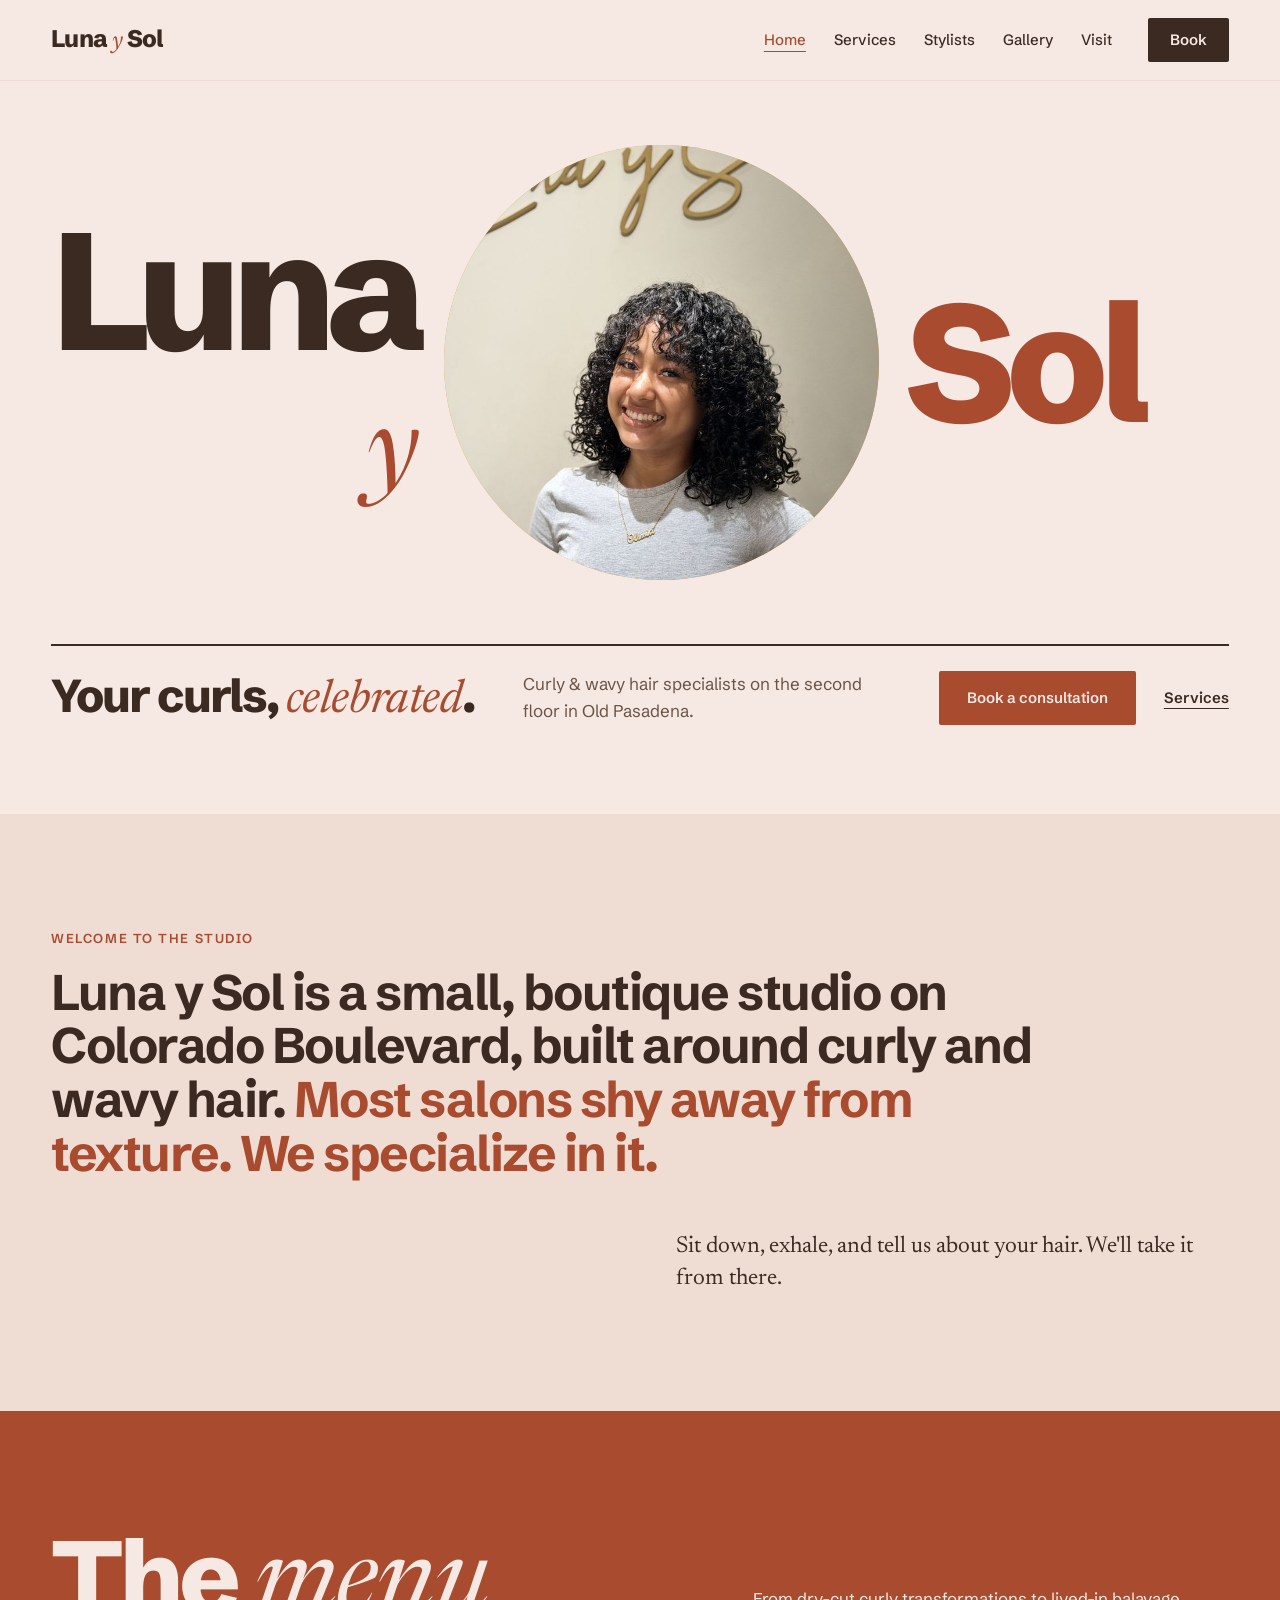
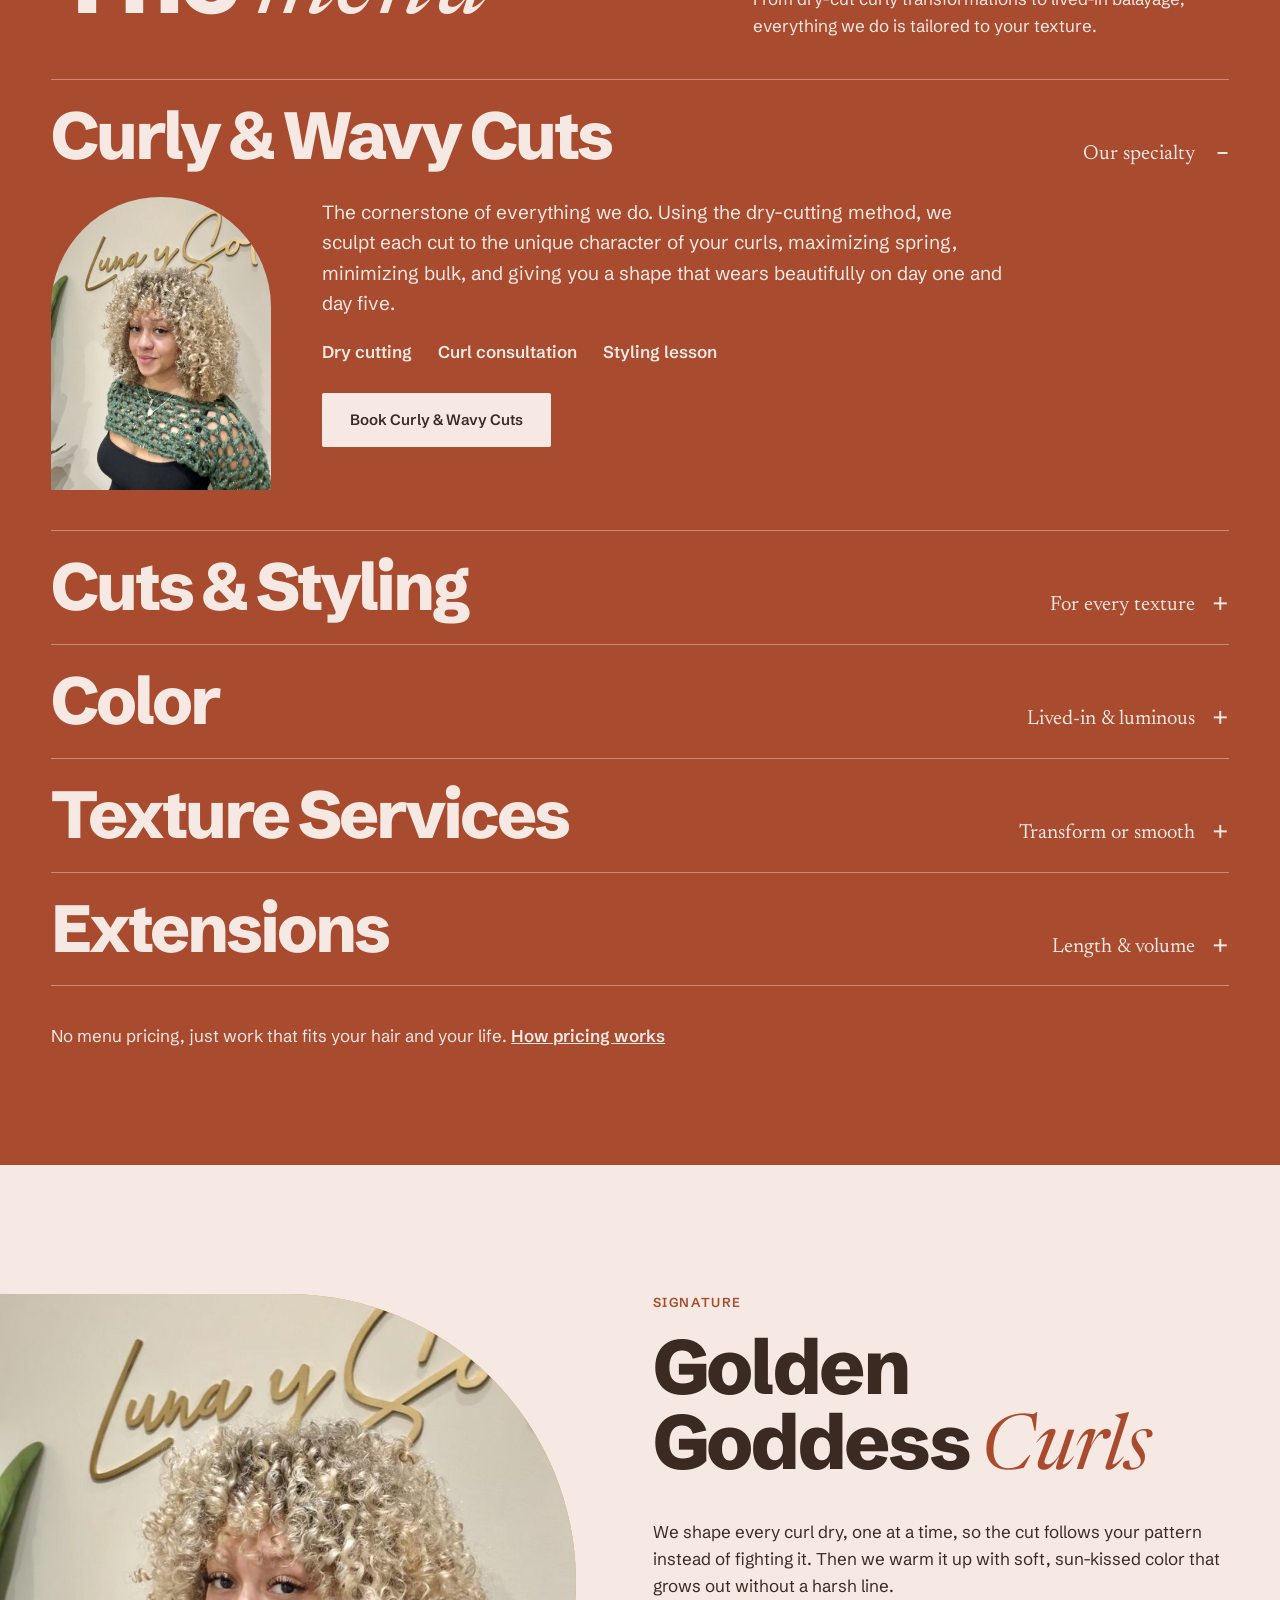
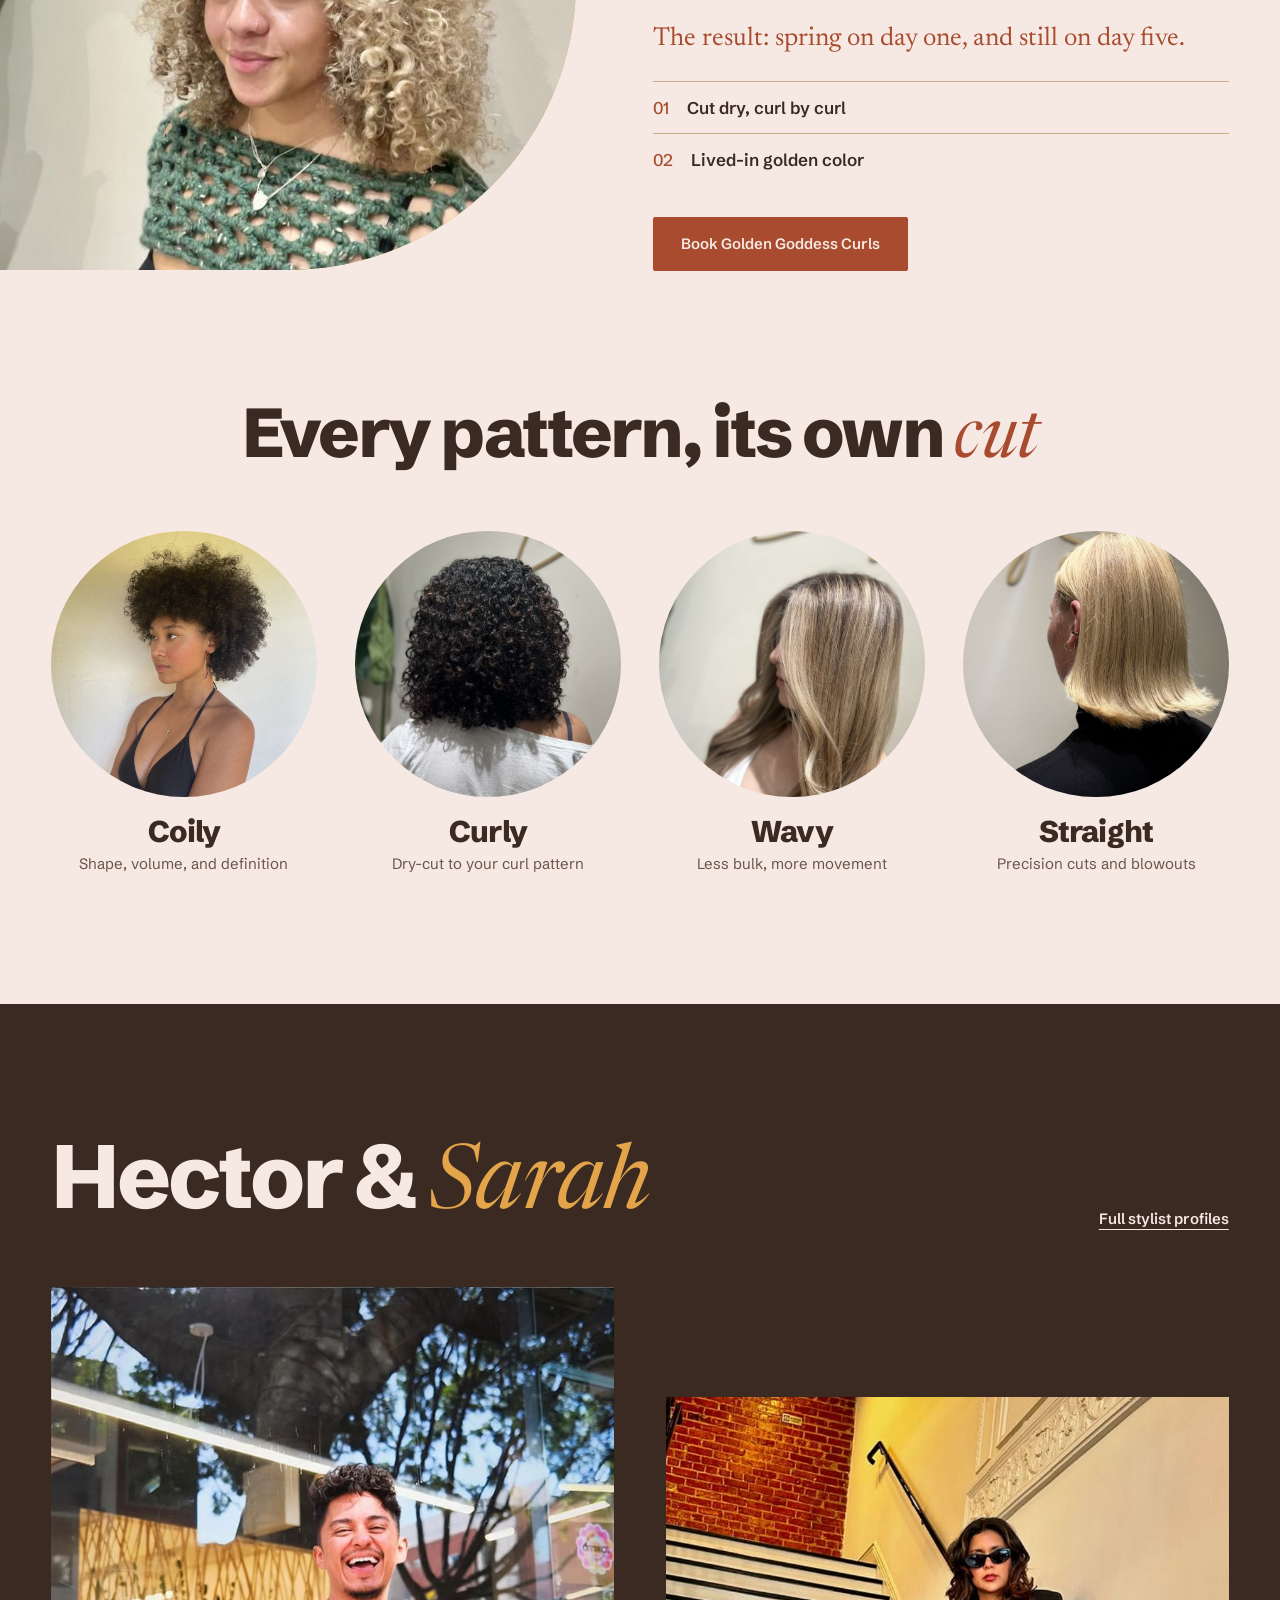
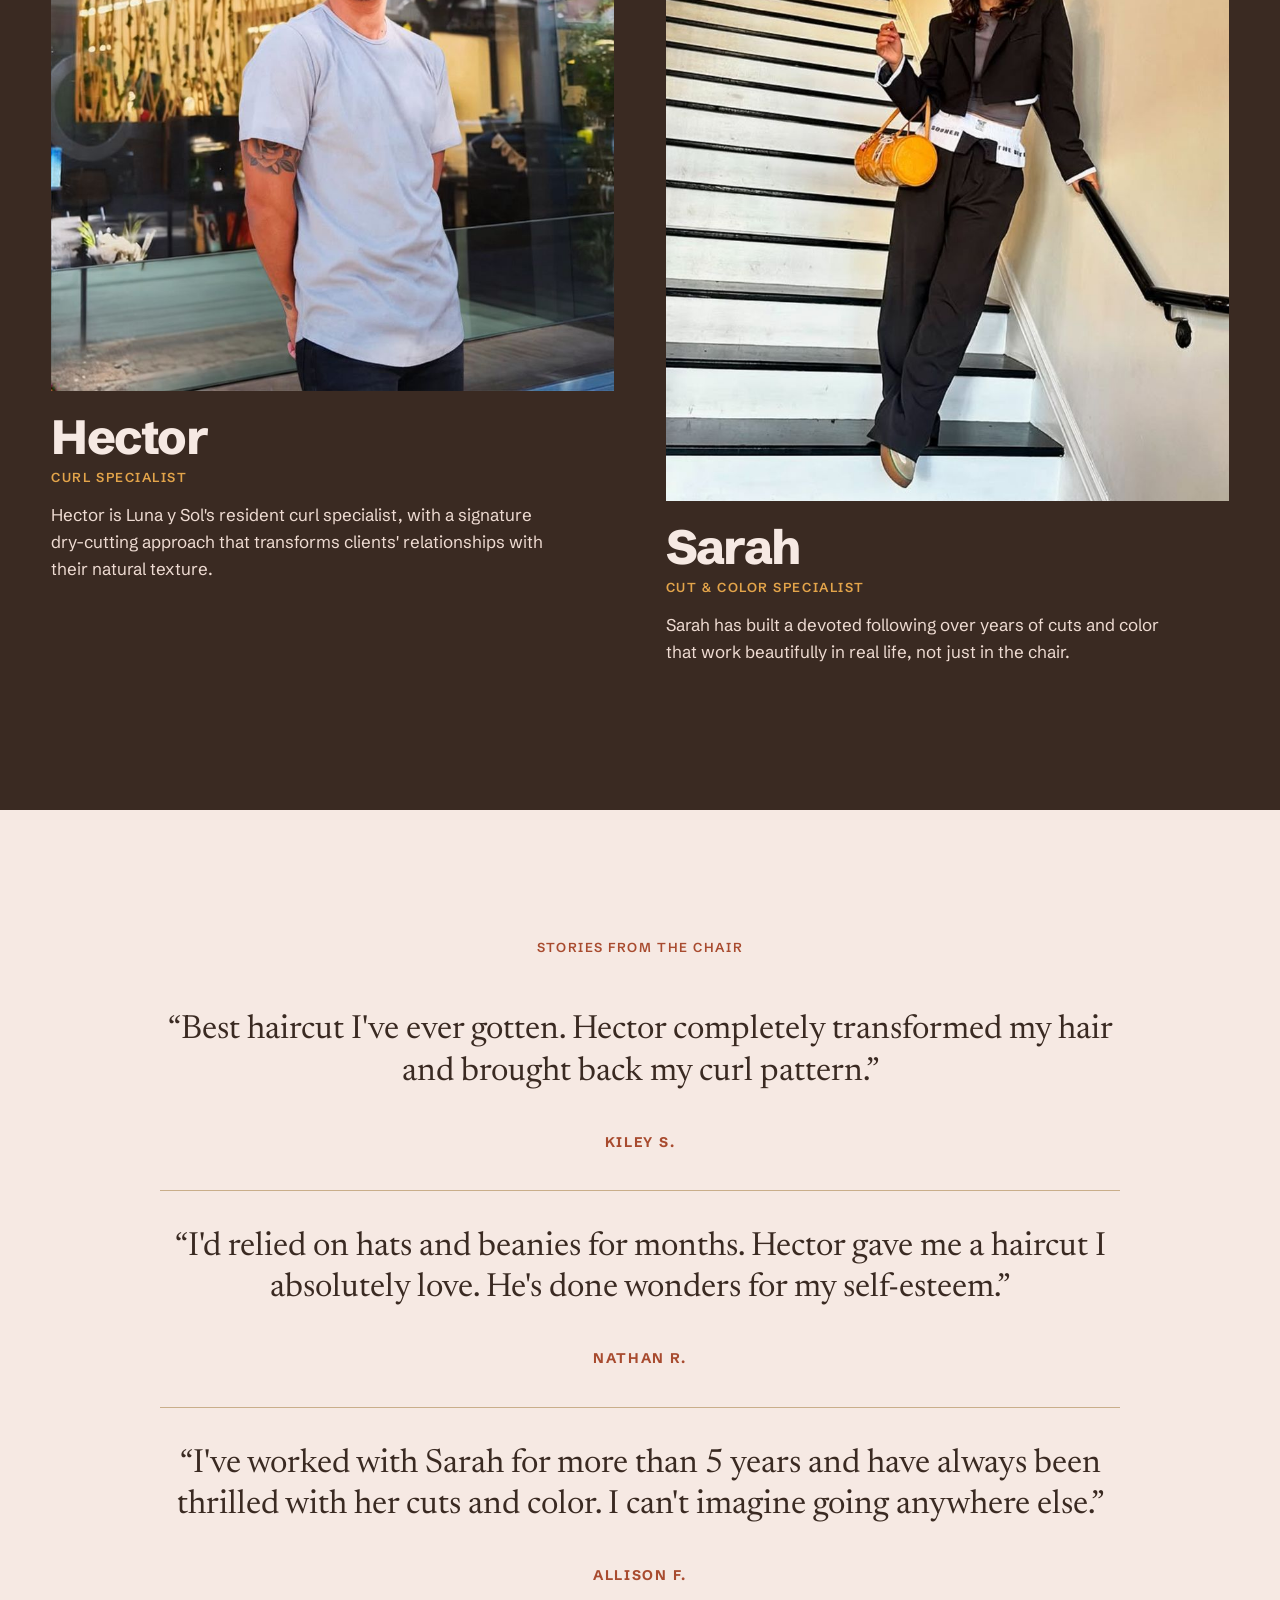
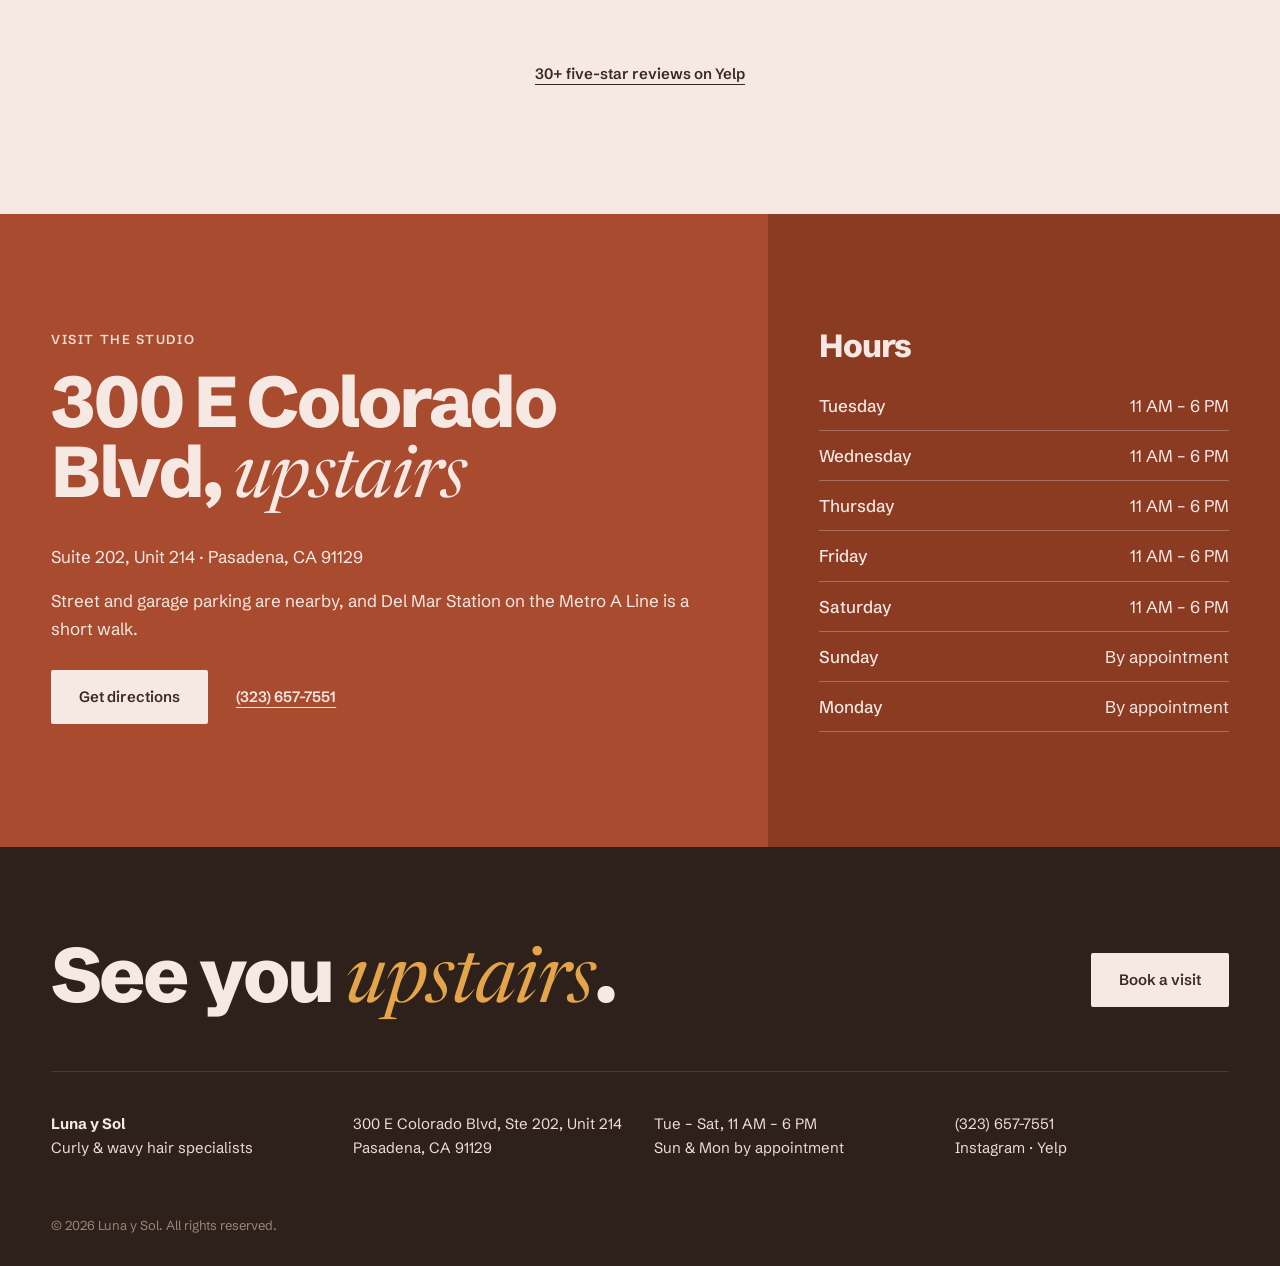
==== index.html @ 6b3426dd "Luna y Sol v8 concept Co-Authored-By: Claude Opus 5.5 <noreply@anthropic.com>" ====
<!doctype html>
<html lang="en">
<head>
<meta charset="utf-8">
<meta name="viewport" content="width=device-width, initial-scale=1">
<title>Luna y Sol | Curly & Wavy Hair Specialists in Pasadena, CA</title>
<meta name="description" content="Boutique hair studio in Old Pasadena. Curly and wavy cuts, lived-in color, texture services and extensions.">
<link rel="preconnect" href="https://fonts.googleapis.com">
<link rel="preconnect" href="https://fonts.gstatic.com" crossorigin>
<link href="https://fonts.googleapis.com/css2?family=Newsreader:ital,opsz,wght@0,6..72,400;1,6..72,400&family=Schibsted+Grotesk:wght@400;500;600;700;800&display=swap" rel="stylesheet">
<link rel="stylesheet" href="styles.css">

</head>
<body>
<a class="skip" href="#main">Skip to content</a>
<header class="site-head">
  <a class="mark" href="index.html">Luna <i>y</i> Sol</a>
  <nav class="nav" aria-label="Main"><a href="index.html" aria-current="page">Home</a>
<a href="services.html">Services</a>
<a href="stylists.html">Stylists</a>
<a href="gallery.html">Gallery</a>
<a href="visit.html">Visit</a></nav>
  <a class="head-book" href="visit.html#book">Book</a>
  <details class="menu">
    <summary>Menu</summary>
    <nav aria-label="Mobile"><a href="index.html" aria-current="page">Home</a>
<a href="services.html">Services</a>
<a href="stylists.html">Stylists</a>
<a href="gallery.html">Gallery</a>
<a href="visit.html">Visit</a><a href="visit.html#book">Book</a></nav>
  </details>
</header>
<main id="main">
<section class="hero">
  <div class="hero-stage">
    <span class="w w1" aria-hidden="true">Luna <i>y</i></span>
    <div class="sun"><img src="images/photo9.jpg" alt="Smiling client with fresh shoulder-length curls under the gold sign" fetchpriority="high"></div>
    <span class="w w2" aria-hidden="true">Sol</span>
  </div>
  <div class="hero-foot">
    <h1>Your curls, <i>celebrated</i>.</h1>
    <p>Curly &amp; wavy hair specialists on the second floor in Old Pasadena.</p>
    <div class="actions">
      <a class="btn" href="visit.html#book">Book a consultation</a>
      <a class="u-link" href="services.html">Services</a>
    </div>
  </div>
</section>

<section class="intro">
  <p class="label">Welcome to the studio</p>
  <p class="intro-big">Luna y Sol is a small, boutique studio on Colorado Boulevard, built around curly and wavy hair. <span>Most salons shy away from texture. We specialize in it.</span></p>
  <p class="intro-small">Sit down, exhale, and tell us about your hair. We'll take it from there.</p>
</section>

<section class="board">
  <div class="board-head">
    <h2>The <i>menu</i></h2>
    <p>From dry-cut curly transformations to lived-in balayage, everything we do is tailored to your texture.</p>
  </div>
  <details class="board-row" id="curly" open>
    <summary><span class="b-name">Curly & Wavy Cuts</span><span class="b-kick">Our specialty</span></summary>
    <div class="b-body">
      <img src="images/photo16.jpg" alt="Curly & Wavy Cuts example" loading="lazy">
      <div>
        <p>The cornerstone of everything we do. Using the dry-cutting method, we sculpt each cut to the unique character of your curls, maximizing spring, minimizing bulk, and giving you a shape that wears beautifully on day one and day five.</p>
        <ul><li>Dry cutting</li><li>Curl consultation</li><li>Styling lesson</li></ul>
        <a class="btn light" href="visit.html#book">Book Curly & Wavy Cuts</a>
      </div>
    </div>
  </details>
<details class="board-row" id="cuts">
    <summary><span class="b-name">Cuts & Styling</span><span class="b-kick">For every texture</span></summary>
    <div class="b-body">
      <img src="images/photo15.jpg" alt="Cuts & Styling example" loading="lazy">
      <div>
        <p>Precision cuts for all hair types, from blunt bobs to layered lengths. We also offer blowouts and special-occasion styling, from polished updos to soft, undone texture.</p>
        <ul><li>Precision cuts</li><li>Blowouts</li><li>Updos</li><li>Special occasions</li></ul>
        <a class="btn light" href="visit.html#book">Book Cuts & Styling</a>
      </div>
    </div>
  </details>
<details class="board-row" id="color">
    <summary><span class="b-name">Color</span><span class="b-kick">Lived-in & luminous</span></summary>
    <div class="b-body">
      <img src="images/photo18.jpg" alt="Color example" loading="lazy">
      <div>
        <p>Lived-in, sun-kissed color that moves the way you do. Balayage, highlights and gloss placed to grow out softly, without a harsh line.</p>
        <ul><li>Balayage</li><li>Highlights</li><li>Single process</li><li>Gloss & toner</li></ul>
        <a class="btn light" href="visit.html#book">Book Color</a>
      </div>
    </div>
  </details>
<details class="board-row" id="texture">
    <summary><span class="b-name">Texture Services</span><span class="b-kick">Transform or smooth</span></summary>
    <div class="b-body">
      <img src="images/photo5.jpg" alt="Texture Services example" loading="lazy">
      <div>
        <p>We offer perms for clients who want waves and curls, Brazilian blowouts, and professional smoothing treatments for frizz-free, manageable hair.</p>
        <ul><li>Perms</li><li>Brazilian blowout</li><li>Smoothing</li></ul>
        <a class="btn light" href="visit.html#book">Book Texture Services</a>
      </div>
    </div>
  </details>
<details class="board-row" id="extensions">
    <summary><span class="b-name">Extensions</span><span class="b-kick">Length & volume</span></summary>
    <div class="b-body">
      <img src="images/photo6.jpg" alt="Extensions example" loading="lazy">
      <div>
        <p>High-quality extension application and ongoing maintenance for added length, volume, or both.</p>
        <ul><li>Application</li><li>Maintenance</li><li>Texture matching</li></ul>
        <a class="btn light" href="visit.html#book">Book Extensions</a>
      </div>
    </div>
  </details>
  <p class="board-note">No menu pricing, just work that fits your hair and your life. <a href="services.html">How pricing works</a></p>
</section>

<section class="signature">
  <div class="sig-sun"><img src="images/photo16.jpg" alt="Golden spiral curls under the studio sign" loading="lazy"></div>
  <div class="sig-copy">
    <p class="label">Signature</p>
    <h2>Golden Goddess <i>Curls</i></h2>
    <p>We shape every curl dry, one at a time, so the cut follows your pattern instead of fighting it. Then we warm it up with soft, sun-kissed color that grows out without a harsh line.</p>
    <p class="result">The result: spring on day one, and still on day five.</p>
    <ol class="steps"><li>Cut dry, curl by curl</li><li>Lived-in golden color</li></ol>
    <a class="btn" href="visit.html#book">Book Golden Goddess Curls</a>
  </div>
</section>

<section class="textures">
  <h2>Every pattern, its own <i>cut</i></h2>
  <div class="tx-row">
    <figure>
      <img src="images/photo4.jpg" alt="Coily hair at Luna y Sol" loading="lazy">
      <figcaption><b>Coily</b>Shape, volume, and definition</figcaption>
    </figure>
<figure>
      <img src="images/photo19.jpg" alt="Curly hair at Luna y Sol" loading="lazy">
      <figcaption><b>Curly</b>Dry-cut to your curl pattern</figcaption>
    </figure>
<figure>
      <img src="images/photo20.jpg" alt="Wavy hair at Luna y Sol" loading="lazy">
      <figcaption><b>Wavy</b>Less bulk, more movement</figcaption>
    </figure>
<figure>
      <img src="images/photo10.jpg" alt="Straight hair at Luna y Sol" loading="lazy">
      <figcaption><b>Straight</b>Precision cuts and blowouts</figcaption>
    </figure>
  </div>
</section>

<section class="stylists-home">
  <div class="sth-head"><h2>Hector &amp; <i>Sarah</i></h2><a class="u-link light" href="stylists.html">Full stylist profiles</a></div>
  <div class="st-pair">
    <article class="st-card">
      <img src="images/hector-photo.jpg" alt="Hector, curl specialist" loading="lazy">
      <h3>Hector</h3>
      <p class="label">Curl specialist</p>
      <p>Hector is Luna y Sol's resident curl specialist, with a signature dry-cutting approach that transforms clients' relationships with their natural texture.</p>
    </article>
<article class="st-card">
      <img src="images/sarah-photo.jpg" alt="Sarah, cut & color specialist" loading="lazy">
      <h3>Sarah</h3>
      <p class="label">Cut & color specialist</p>
      <p>Sarah has built a devoted following over years of cuts and color that work beautifully in real life, not just in the chair.</p>
    </article>
  </div>
</section>

<section class="reviews">
  <p class="label">Stories from the chair</p>
  <div class="rev-stack"><blockquote><p>&ldquo;Best haircut I've ever gotten. Hector completely transformed my hair and brought back my curl pattern.&rdquo;</p><cite>Kiley S.</cite></blockquote><blockquote><p>&ldquo;I'd relied on hats and beanies for months. Hector gave me a haircut I absolutely love. He's done wonders for my self-esteem.&rdquo;</p><cite>Nathan R.</cite></blockquote><blockquote><p>&ldquo;I've worked with Sarah for more than 5 years and have always been thrilled with her cuts and color. I can't imagine going anywhere else.&rdquo;</p><cite>Allison F.</cite></blockquote></div>
  <a class="u-link" href="https://www.yelp.com/biz/luna-y-sol-pasadena">30+ five-star reviews on Yelp</a>
</section>

<section class="visit-home">
  <div class="vh-block">
    <p class="label">Visit the studio</p>
    <h2>300 E Colorado Blvd, <i>upstairs</i></h2>
    <p>Suite 202, Unit 214 · Pasadena, CA 91129</p>
    <p>Street and garage parking are nearby, and Del Mar Station on the Metro A Line is a short walk.</p>
    <div class="actions"><a class="btn light" href="https://www.google.com/maps/dir/?api=1&destination=300+E+Colorado+Blvd+Pasadena+CA">Get directions</a><a class="u-link light" href="tel:+13236577551">(323) 657-7551</a></div>
  </div>
  <div class="vh-hours">
    <h3>Hours</h3>
    <table class="hours"><tr><th scope="row">Tuesday</th><td>11 AM – 6 PM</td></tr>
<tr><th scope="row">Wednesday</th><td>11 AM – 6 PM</td></tr>
<tr><th scope="row">Thursday</th><td>11 AM – 6 PM</td></tr>
<tr><th scope="row">Friday</th><td>11 AM – 6 PM</td></tr>
<tr><th scope="row">Saturday</th><td>11 AM – 6 PM</td></tr>
<tr><th scope="row">Sunday</th><td>By appointment</td></tr>
<tr><th scope="row">Monday</th><td>By appointment</td></tr></table>
  </div>
</section>
</main>
<footer class="site-foot">
  <div class="foot-top">
    <p class="foot-tag">See you <i>upstairs</i>.</p>
    <a class="btn light" href="visit.html#book">Book a visit</a>
  </div>
  <div class="foot-grid">
    <p><b>Luna y Sol</b><br>Curly &amp; wavy hair specialists</p>
    <p>300 E Colorado Blvd, Ste 202, Unit 214<br>Pasadena, CA 91129</p>
    <p>Tue – Sat, 11 AM – 6 PM<br>Sun &amp; Mon by appointment</p>
    <p><a href="tel:+13236577551">(323) 657-7551</a><br><a href="https://www.instagram.com/lunaysol_curllab/">Instagram</a> · <a href="https://www.yelp.com/biz/luna-y-sol-pasadena">Yelp</a></p>
  </div>
  <p class="copy">&copy; 2026 Luna y Sol. All rights reserved.</p>
</footer>
</body>
</html>
---- styles.css ----
:root{
  --clay:#A84B2F; --clay-2:#8C3B23; --sun:#E3A44A;
  --blush:#F6E9E3; --blush-2:#EFDCD3; --pampas:#C9AE8A;
  --brass:#B08D57; --brass-deep:#7A5C30;
  --espresso:#3A2A22; --espresso-2:#2E211B; --muted:#6A5448;
  --sans:"Schibsted Grotesk", system-ui, sans-serif; --serif:"Newsreader", Georgia, serif;
  --pad:clamp(16px,4vw,60px);
}
*{box-sizing:border-box}
html{scroll-behavior:smooth}
body{margin:0;background:var(--blush);color:var(--espresso);font:400 17px/1.6 var(--sans);-webkit-font-smoothing:antialiased}
img{display:block;max-width:100%}
a{color:inherit}
h1,h2,h3{font-family:var(--sans);font-weight:800;letter-spacing:-.035em;line-height:.98;margin:0}
i{font-family:var(--serif);font-weight:400;font-style:italic;letter-spacing:-.01em}
p{margin:0 0 1em}
.label{font:600 13px/1.4 var(--sans);letter-spacing:.12em;text-transform:uppercase;color:var(--clay);margin:0 0 18px}
.skip{position:absolute;left:-999px}.skip:focus{left:16px;top:16px;background:#fff;padding:8px 12px;z-index:9}
:focus-visible{outline:2px solid var(--clay);outline-offset:3px}
.btn{display:inline-block;background:var(--clay);color:var(--blush);padding:15px 28px;border-radius:2px;text-decoration:none;font-weight:600;font-size:15px;transition:background .2s}
.btn:hover{background:var(--clay-2)}
.btn.light{background:var(--blush);color:var(--espresso)}
.btn.light:hover{background:#fff}
.u-link{font-weight:600;font-size:15px;text-decoration:underline;text-underline-offset:5px;text-decoration-thickness:1px}
.u-link.light{color:var(--blush)}
.actions{display:flex;flex-wrap:wrap;align-items:center;gap:20px 28px;margin-top:28px}
.actions.center{justify-content:center}

/* header */
.site-head{display:flex;align-items:center;gap:36px;padding:18px var(--pad);background:var(--blush);position:sticky;top:0;z-index:20;border-bottom:1px solid var(--blush-2)}
.mark{font:800 24px/1 var(--sans);letter-spacing:-.03em;text-decoration:none;margin-right:auto}
.mark i{color:var(--clay)}
.nav{display:flex;gap:28px;font-weight:500;font-size:15px}
.nav a{text-decoration:none}
.nav a:hover,.nav a[aria-current]{color:var(--clay)}
.nav a[aria-current]{text-decoration:underline;text-underline-offset:6px}
.head-book{background:var(--espresso);color:var(--blush);padding:10px 22px;text-decoration:none;font-weight:600;font-size:15px;border-radius:2px}
.head-book:hover{background:var(--clay)}
.menu{display:none;position:relative}
.menu summary{list-style:none;cursor:pointer;font-weight:700;font-size:15px}
.menu summary::-webkit-details-marker{display:none}
.menu nav{position:absolute;right:0;top:40px;background:var(--espresso);color:var(--blush);display:flex;flex-direction:column;min-width:220px;padding:10px 0}
.menu nav a{padding:12px 22px;text-decoration:none}

/* hero */
.hero{padding:clamp(32px,5vw,72px) var(--pad) clamp(56px,7vw,96px);overflow:hidden}
.hero-stage{display:grid;grid-template-columns:1fr auto 1fr;align-items:center;gap:clamp(12px,2vw,32px)}
.w{font:800 clamp(64px,13vw,220px)/.8 var(--sans);letter-spacing:-.06em}
.w1{text-align:right}
.w2{color:var(--clay)}
.w1 i{font-family:var(--serif);font-weight:400;color:var(--clay);font-size:.62em;letter-spacing:0}
.sun{width:clamp(240px,34vw,520px);aspect-ratio:1;border-radius:50%;overflow:hidden;background:var(--sun)}
.sun img{width:100%;height:100%;object-fit:cover;object-position:center 40%}
.hero-foot{display:grid;grid-template-columns:auto 1fr auto;gap:20px 48px;align-items:end;margin-top:clamp(40px,5vw,72px);padding-top:24px;border-top:2px solid var(--espresso)}
.hero-foot h1{font-size:clamp(34px,3.6vw,56px)}
.hero-foot h1 i{color:var(--clay)}
.hero-foot p{margin:0;max-width:22em;color:var(--muted)}
.hero-foot .actions{margin:0}

/* intro */
.intro{padding:clamp(64px,9vw,140px) var(--pad);background:var(--blush-2)}
.intro-big{font:700 clamp(30px,3.9vw,60px)/1.08 var(--sans);letter-spacing:-.03em;max-width:20em}
.intro-big span{color:var(--clay)}
.intro-small{font:400 clamp(20px,1.8vw,26px)/1.4 var(--serif);margin:32px 0 0 auto;max-width:24em}

/* menu board */
.board{background:var(--clay);color:var(--blush);padding:clamp(64px,9vw,130px) var(--pad)}
.board-head{display:flex;justify-content:space-between;align-items:end;gap:20px 60px;flex-wrap:wrap;margin-bottom:40px}
.board-head h2{font-size:clamp(56px,8vw,128px)}
.board-head p{max-width:28em;margin:0}
.board-row{border-top:1px solid rgba(246,233,227,.4)}
.board-row:last-of-type{border-bottom:1px solid rgba(246,233,227,.4)}
.board-row summary{list-style:none;cursor:pointer;display:flex;justify-content:space-between;align-items:baseline;gap:20px;padding:22px 0}
.board-row summary::-webkit-details-marker{display:none}
.b-name{font:800 clamp(34px,5.2vw,84px)/1 var(--sans);letter-spacing:-.045em;transition:transform .25s}
.board-row summary:hover .b-name{transform:translateX(12px)}
.b-kick{font-family:var(--serif);font-size:clamp(18px,1.6vw,24px);white-space:nowrap;position:relative;padding-right:34px}
.b-kick::after{content:"+";position:absolute;right:0;top:-2px;font:400 26px var(--sans)}
.board-row[open] .b-kick::after{content:"–"}
.b-body{display:grid;grid-template-columns:220px 1fr;gap:clamp(20px,4vw,56px);padding:4px 0 40px;align-items:start}
.b-body img{aspect-ratio:3/4;object-fit:cover;width:100%;border-radius:999px 999px 0 0}
.b-body p{font-size:19px;max-width:36em}
.b-body ul{list-style:none;padding:0;margin:0 0 28px;display:flex;flex-wrap:wrap;gap:10px 26px;font-weight:600}
.board-note{margin:36px 0 0}.board-note a{font-weight:600}
.board.full{padding-top:clamp(40px,5vw,64px)}

/* signature */
.signature{display:grid;grid-template-columns:1fr 1fr;align-items:center;gap:clamp(32px,6vw,100px);padding:clamp(72px,10vw,150px) var(--pad) clamp(72px,10vw,150px) 0;overflow:hidden}
.sig-sun{aspect-ratio:1;border-radius:0 50% 50% 0;overflow:hidden;background:var(--sun)}
.sig-sun img{width:100%;height:100%;object-fit:cover;object-position:center 30%}
.sig-copy h2{font-size:clamp(48px,6vw,96px);margin-bottom:28px}
.sig-copy h2 i{color:var(--clay)}
.sig-copy .result{font:400 26px/1.3 var(--serif);color:var(--clay);margin:24px 0}
.steps{list-style:none;counter-reset:s;padding:0;margin:0 0 32px}
.steps li{counter-increment:s;padding:12px 0;border-top:1px solid var(--pampas);font-weight:600}
.steps li::before{content:counter(s,decimal-leading-zero);color:var(--clay);margin-right:18px;font-weight:500}

/* textures */
.textures{padding:0 var(--pad) clamp(72px,10vw,150px);text-align:center}
.textures h2{font-size:clamp(40px,5.4vw,84px);margin-bottom:56px}
.textures h2 i{color:var(--clay)}
.tx-row{display:grid;grid-template-columns:repeat(4,1fr);gap:clamp(16px,3vw,44px)}
.tx-row figure{margin:0}
.tx-row img{aspect-ratio:1;border-radius:50%;object-fit:cover;width:100%;transition:transform .35s}
.tx-row figure:hover img{transform:scale(1.03)}
.tx-row figcaption{padding-top:18px;color:var(--muted);font-size:15px}
.tx-row b{display:block;font:800 30px/1.1 var(--sans);letter-spacing:-.03em;color:var(--espresso);margin-bottom:4px}

/* stylists home */
.stylists-home{background:var(--espresso);color:var(--blush-2);padding:clamp(72px,10vw,140px) var(--pad)}
.sth-head{display:flex;justify-content:space-between;align-items:end;flex-wrap:wrap;gap:20px;margin-bottom:56px}
.sth-head h2{font-size:clamp(48px,7vw,112px);color:var(--blush)}
.sth-head i{color:var(--sun)}
.st-pair{display:grid;grid-template-columns:1fr 1fr;gap:clamp(24px,4vw,64px)}
.st-card:nth-child(2){margin-top:110px}
.st-card img{aspect-ratio:4/5;object-fit:cover;object-position:center 25%;width:100%;margin-bottom:22px}
.st-card h3{font-size:48px;color:var(--blush)}
.st-card .label{color:var(--sun);margin:8px 0 14px}
.st-card p:last-child{max-width:30em}

/* reviews */
.reviews{padding:clamp(72px,10vw,140px) var(--pad);text-align:center}
.rev-stack{max-width:960px;margin:0 auto 36px}
.rev-stack blockquote{margin:0;padding:36px 0}
.rev-stack blockquote+blockquote{border-top:1px solid var(--pampas)}
.rev-stack p{font:400 clamp(24px,2.6vw,38px)/1.25 var(--serif)}
cite{font-style:normal;font-weight:700;font-size:14px;letter-spacing:.12em;text-transform:uppercase;color:var(--clay)}

/* visit home */
.visit-home{display:grid;grid-template-columns:3fr 2fr;background:var(--clay);color:var(--blush)}
.vh-block{padding:clamp(64px,9vw,130px) var(--pad)}
.vh-block .label{color:var(--blush-2)}
.vh-block h2{font-size:clamp(44px,5.6vw,90px);margin-bottom:28px}
.vh-hours{background:var(--clay-2);padding:clamp(64px,9vw,130px) var(--pad)}
.vh-hours h3{font-size:32px;margin-bottom:20px}
.hours{width:100%;border-collapse:collapse}
.hours th,.hours td{text-align:left;font-weight:500;padding:11px 0;border-bottom:1px solid rgba(246,233,227,.3)}
.hours td{text-align:right;font-weight:400}
.hours.dark th,.hours.dark td{border-color:var(--pampas)}

/* footer */
.site-foot{background:var(--espresso-2);color:var(--blush-2);padding:clamp(56px,7vw,100px) var(--pad) 30px}
.foot-top{display:flex;justify-content:space-between;align-items:center;flex-wrap:wrap;gap:24px;padding-bottom:48px;border-bottom:1px solid #4a382e}
.foot-tag{font:800 clamp(40px,6vw,92px)/1 var(--sans);letter-spacing:-.04em;margin:0;color:var(--blush)}
.foot-tag i{color:var(--sun)}
.foot-grid{display:grid;grid-template-columns:repeat(4,1fr);gap:28px;padding-top:40px;font-size:15px}
.foot-grid b{color:var(--blush)}
.foot-grid a{text-decoration:none}.foot-grid a:hover{color:var(--sun)}
.copy{font-size:13px;color:#9b8578;margin:40px 0 0}

/* page head */
.page-head{display:grid;grid-template-columns:1fr auto;gap:40px;align-items:center;padding:clamp(48px,7vw,100px) var(--pad)}
.page-head h1{font-size:clamp(56px,9vw,150px)}
.page-head h1 i{color:var(--clay)}
.lede{max-width:30em;margin-top:24px;font-size:19px;color:var(--muted)}
.ph-sun{width:clamp(180px,26vw,380px);aspect-ratio:1;border-radius:50%;object-fit:cover}

/* services page */
.pricing{padding:clamp(64px,9vw,130px) var(--pad);max-width:1000px}
.pricing h2{font-size:clamp(40px,5vw,72px);margin-bottom:24px}
.pricing h2 i{color:var(--clay)}
.pricing p{font-size:20px;color:var(--muted)}

/* stylists page */
.st-list{padding:0 var(--pad)}
.st-full{display:grid;grid-template-columns:5fr 7fr;gap:clamp(28px,5vw,90px);align-items:center;padding:clamp(48px,7vw,100px) 0;border-top:2px solid var(--espresso)}
.st-sun{aspect-ratio:4/5;border-radius:999px 999px 0 0;overflow:hidden}
.st-sun img{width:100%;height:100%;object-fit:cover;object-position:center 25%}
.st-full h2{font-size:clamp(64px,9vw,150px);margin-bottom:24px}
.st-bio{font:400 clamp(21px,1.9vw,28px)/1.45 var(--serif)}
.st-full .btn{margin-top:14px}

/* gallery */
.gal{display:grid;grid-template-columns:repeat(4,1fr);gap:clamp(10px,1.4vw,20px);padding:0 var(--pad)}
.gal figure{margin:0}
.gal img{width:100%;aspect-ratio:4/5;object-fit:cover}
.gal figure:nth-child(5n+3) img{border-radius:999px 999px 0 0}
.gal-more{text-align:center;padding:56px var(--pad) 110px;font:400 28px var(--serif)}
.gal-more a{color:var(--clay)}

/* visit page */
.visit-page{display:grid;grid-template-columns:3fr 2fr;gap:clamp(32px,6vw,100px);padding:0 var(--pad) clamp(56px,8vw,110px)}
.vp-col h2{font-size:32px;margin-bottom:22px}
.vp-big{font:700 clamp(26px,2.6vw,38px)/1.2 var(--sans);letter-spacing:-.02em}
.expect{background:var(--blush-2);padding:clamp(56px,8vw,110px) var(--pad)}
.expect h2{font-size:clamp(40px,5vw,72px);margin-bottom:36px}
.expect h2 i{color:var(--clay)}
.expect ul{list-style:none;padding:0;margin:0;display:grid;grid-template-columns:repeat(5,1fr);gap:0 28px}
.expect li{padding:16px 0;border-top:1px solid var(--pampas);font-weight:500}
.book{background:var(--clay);color:var(--blush);text-align:center;padding:clamp(72px,10vw,150px) var(--pad);scroll-margin-top:70px}
.book h2{font-size:clamp(48px,7vw,112px);margin-bottom:28px}
.book h2 i{color:var(--espresso)}
.book p{max-width:34em;margin:0 auto;font-size:19px}

@media (max-width:1000px){
  .nav,.head-book{display:none}
  .menu{display:block}
  .hero-foot{grid-template-columns:1fr}
  .signature{grid-template-columns:1fr;padding-right:var(--pad)}
  .sig-sun{width:88%}
  .sig-copy{padding-left:var(--pad)}
  .tx-row{grid-template-columns:1fr 1fr;row-gap:40px}
  .visit-home{grid-template-columns:1fr}
  .foot-grid{grid-template-columns:1fr 1fr}
  .st-full,.visit-page{grid-template-columns:1fr}
  .st-sun{max-width:440px}
  .gal{grid-template-columns:repeat(3,1fr)}
  .expect ul{grid-template-columns:repeat(2,1fr)}
}
@media (max-width:640px){
  body{font-size:16px}
  .hero-stage{grid-template-columns:1fr;justify-items:center;gap:0}
  .w{font-size:clamp(84px,27vw,150px)}
  .w1{text-align:center;margin-bottom:-.12em;position:relative;z-index:1}
  .w2{margin-top:-.12em;position:relative;z-index:1}
  .sun{width:78vw}
  .board-row summary{flex-direction:column;gap:6px}
  .b-kick{padding-right:0}
  .b-kick::after{display:none}
  .b-body{grid-template-columns:1fr}
  .b-body img{max-width:240px}
  .st-pair{grid-template-columns:1fr}
  .st-card:nth-child(2){margin-top:20px}
  .foot-grid{grid-template-columns:1fr}
  .page-head{grid-template-columns:1fr}
  .ph-sun{width:160px;order:-1}
  .gal{grid-template-columns:1fr 1fr}
  .expect ul{grid-template-columns:1fr}
}
@media (prefers-reduced-motion:reduce){*{transition:none!important;scroll-behavior:auto!important}}
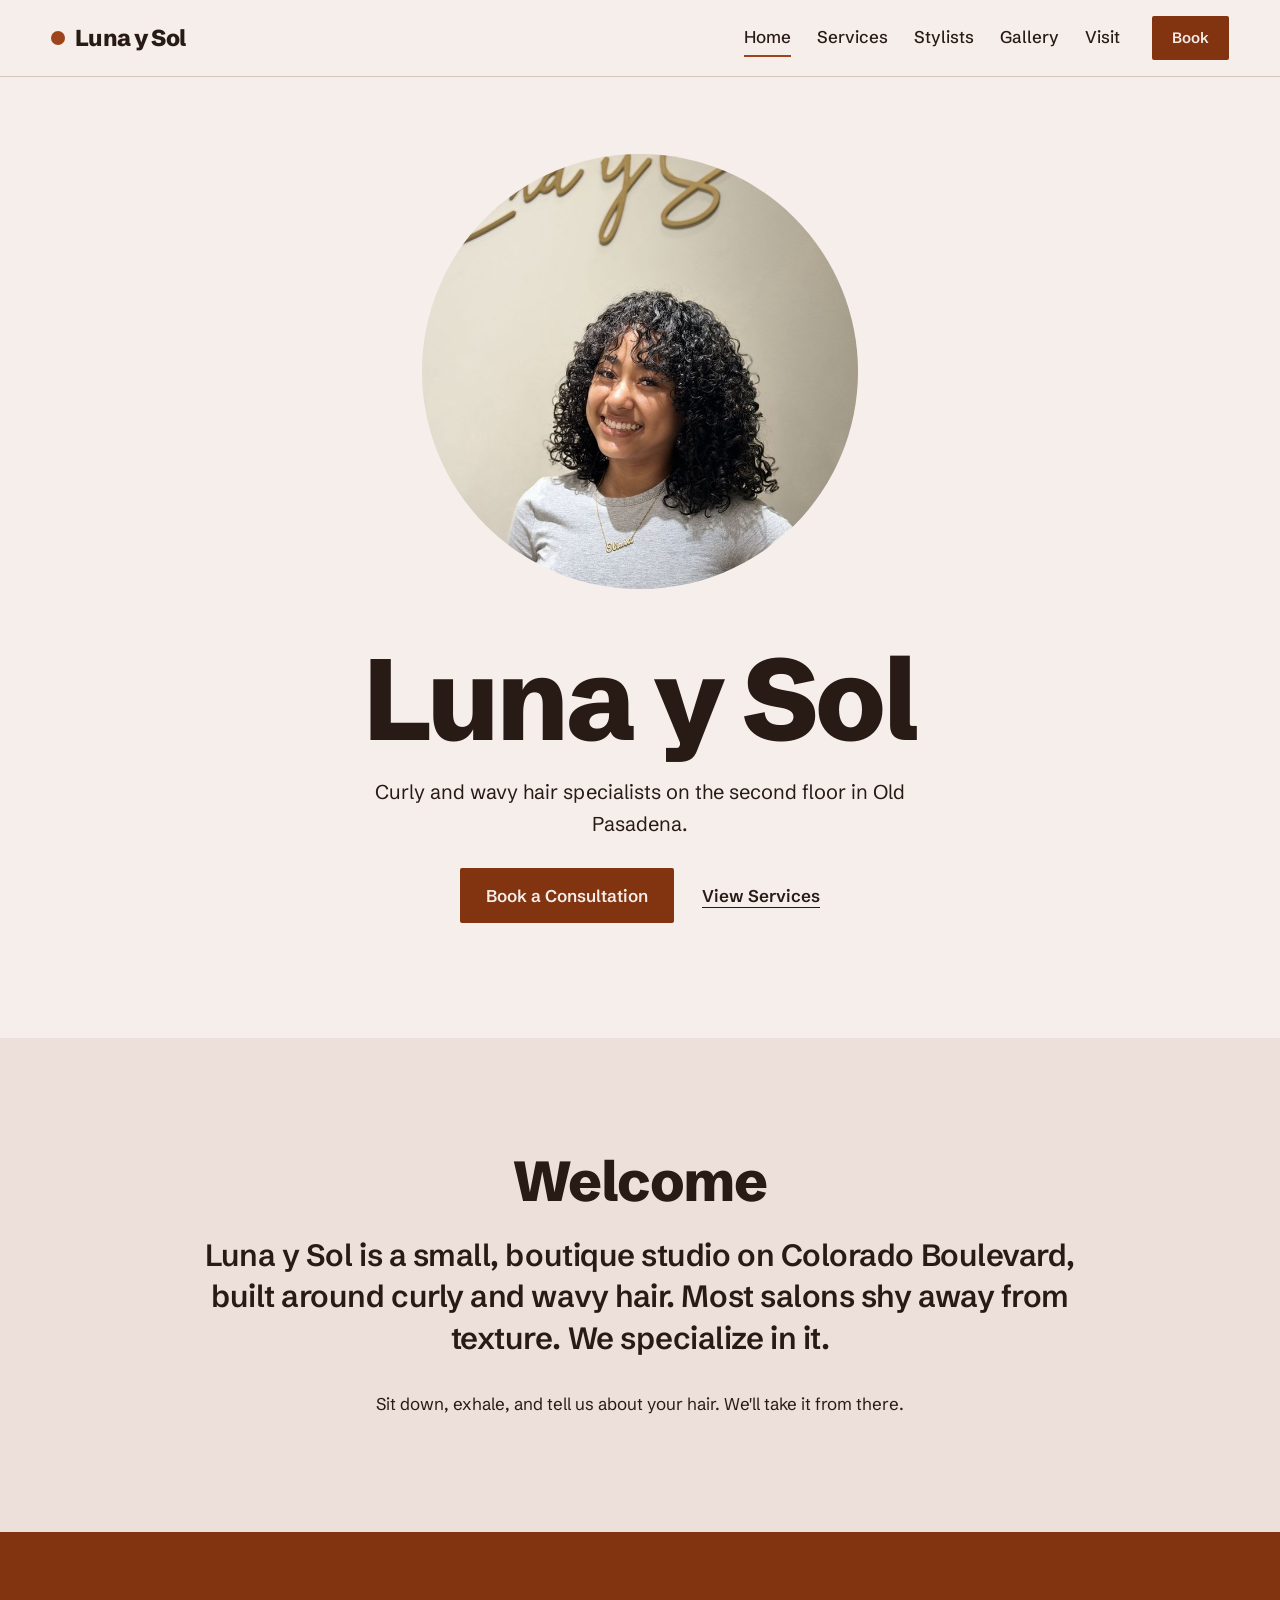
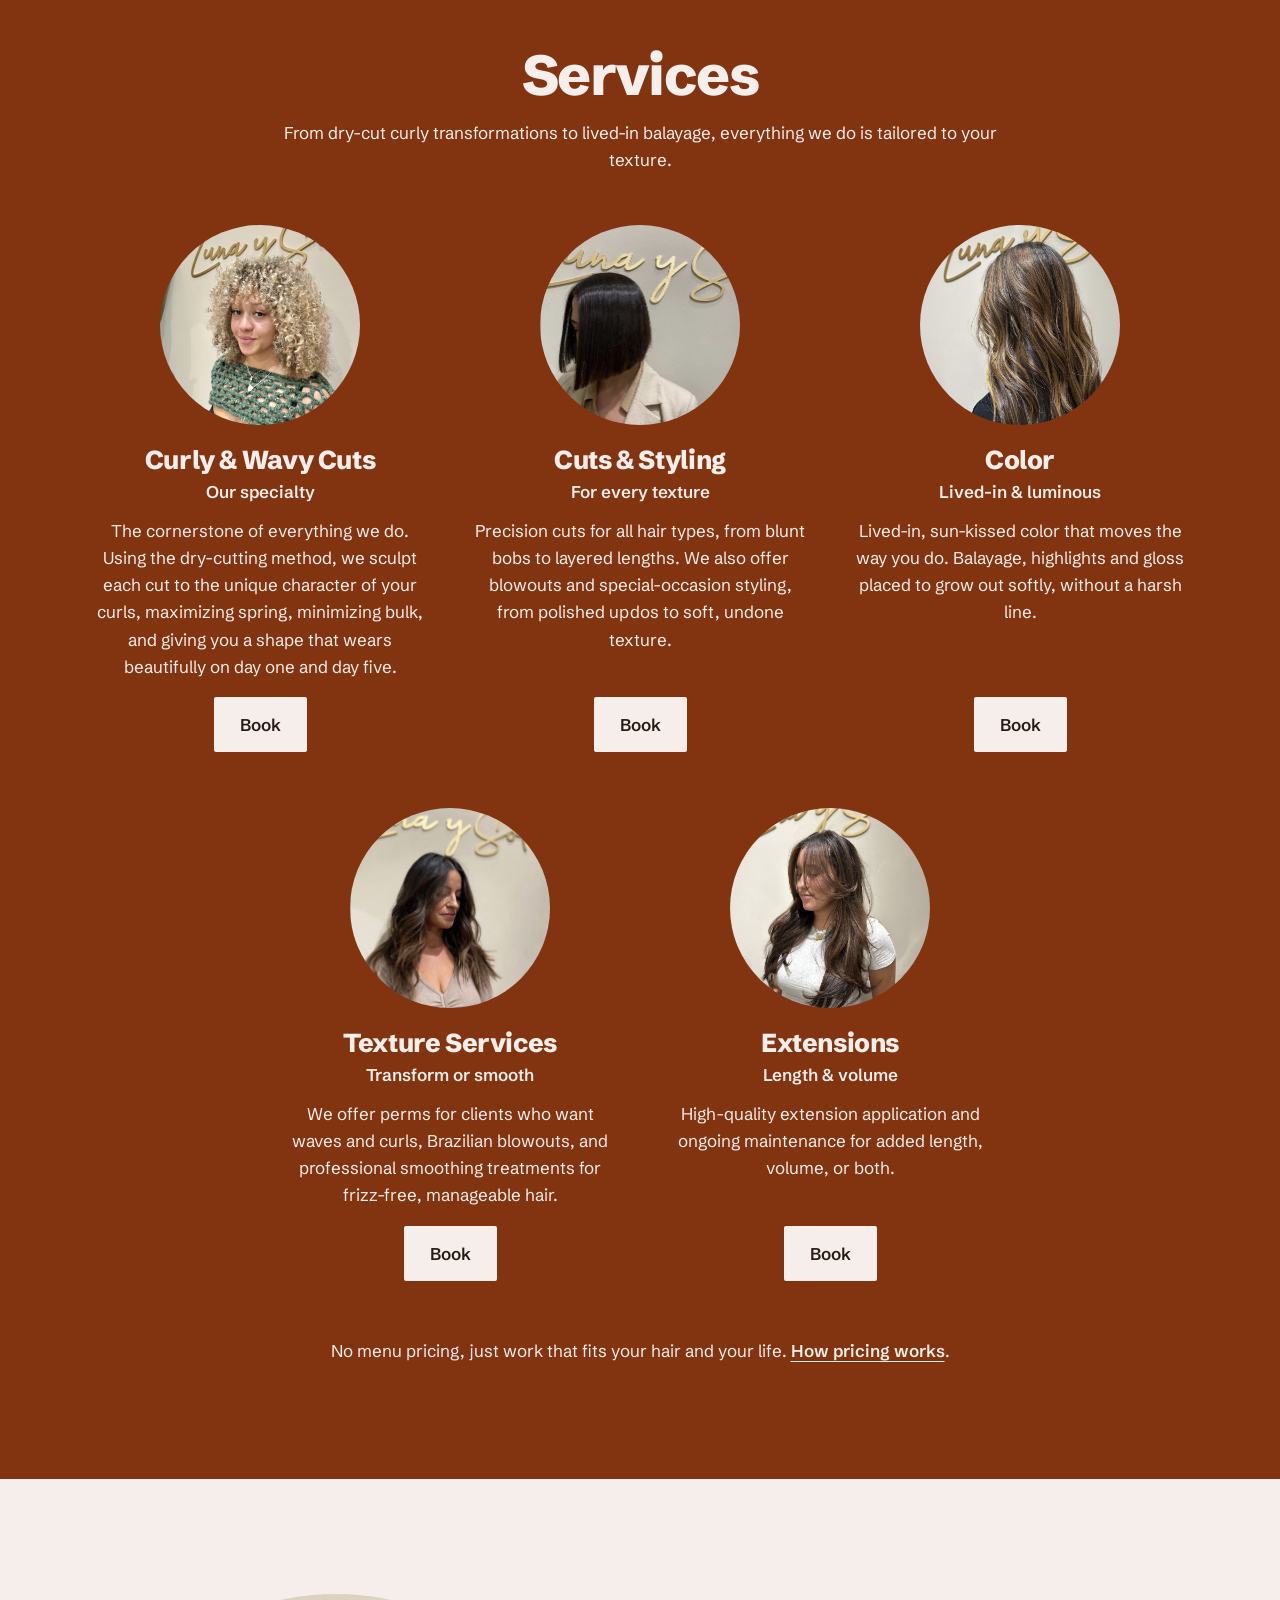
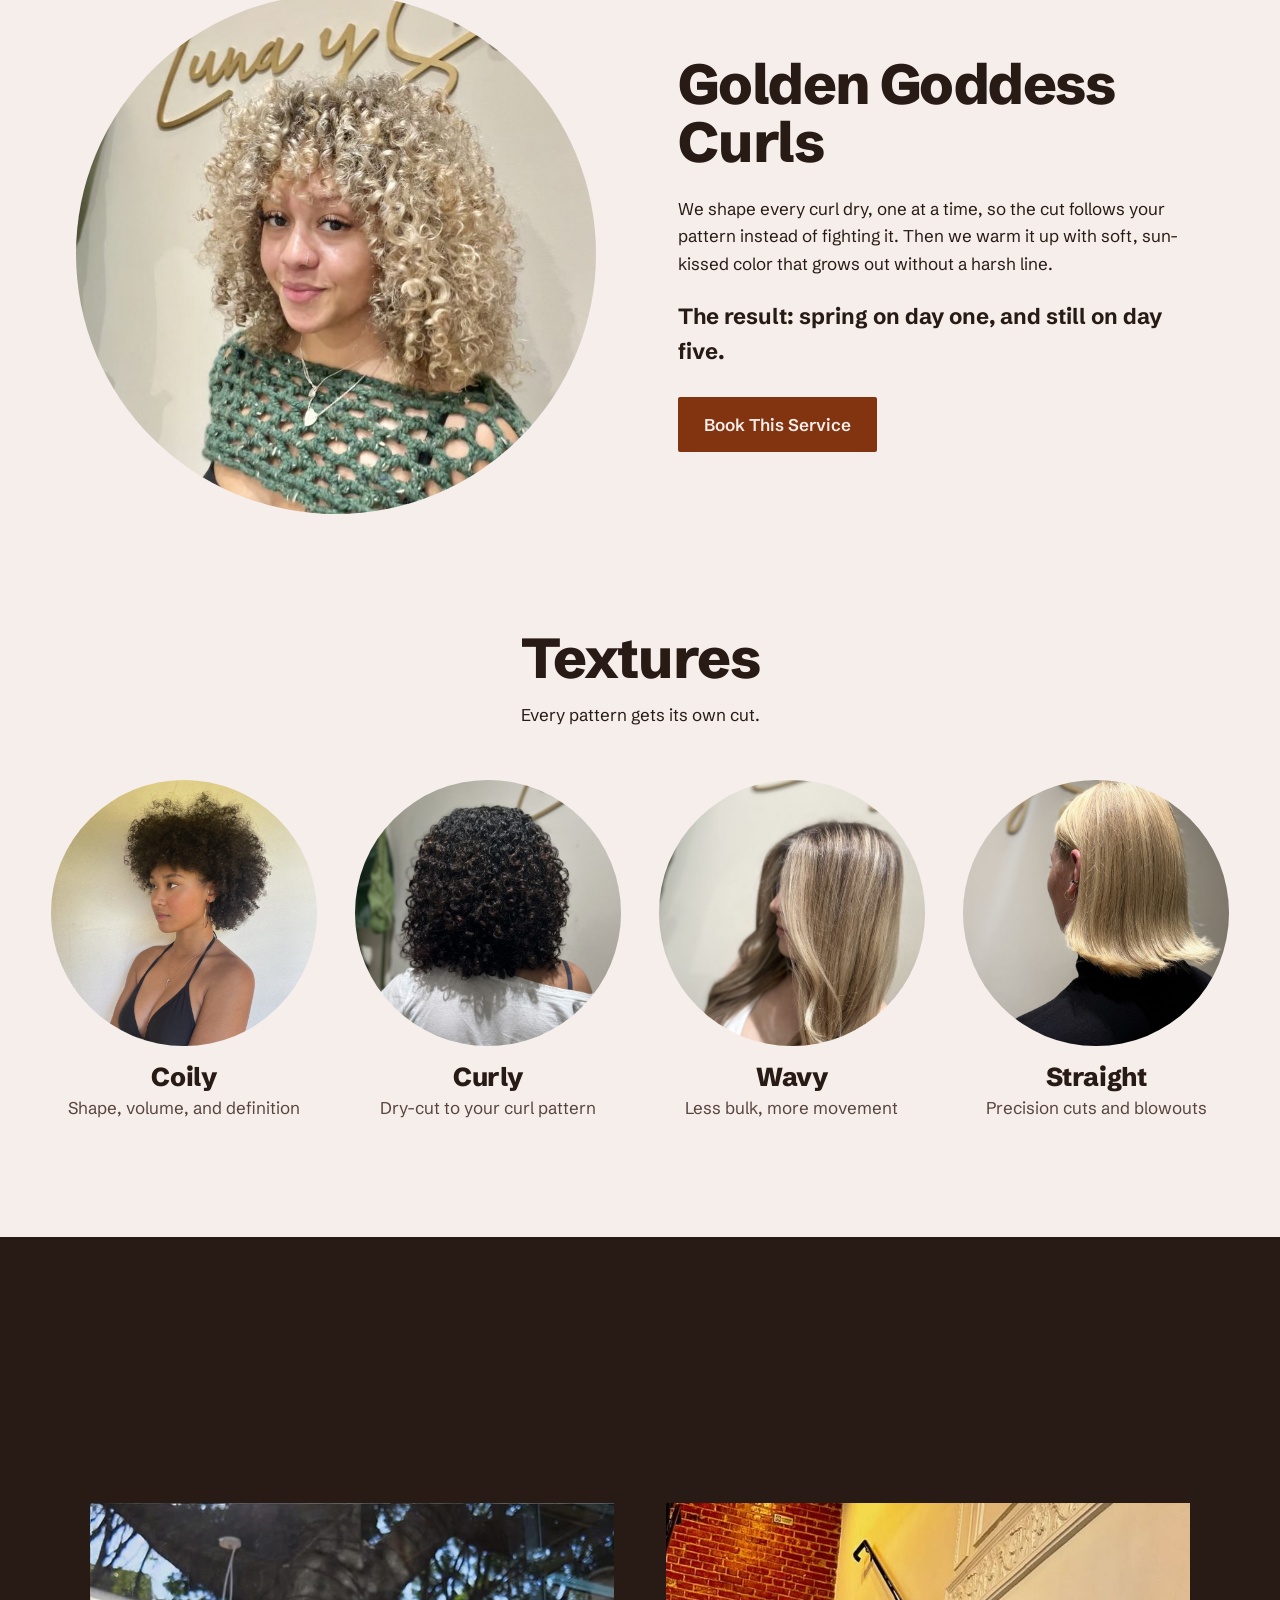
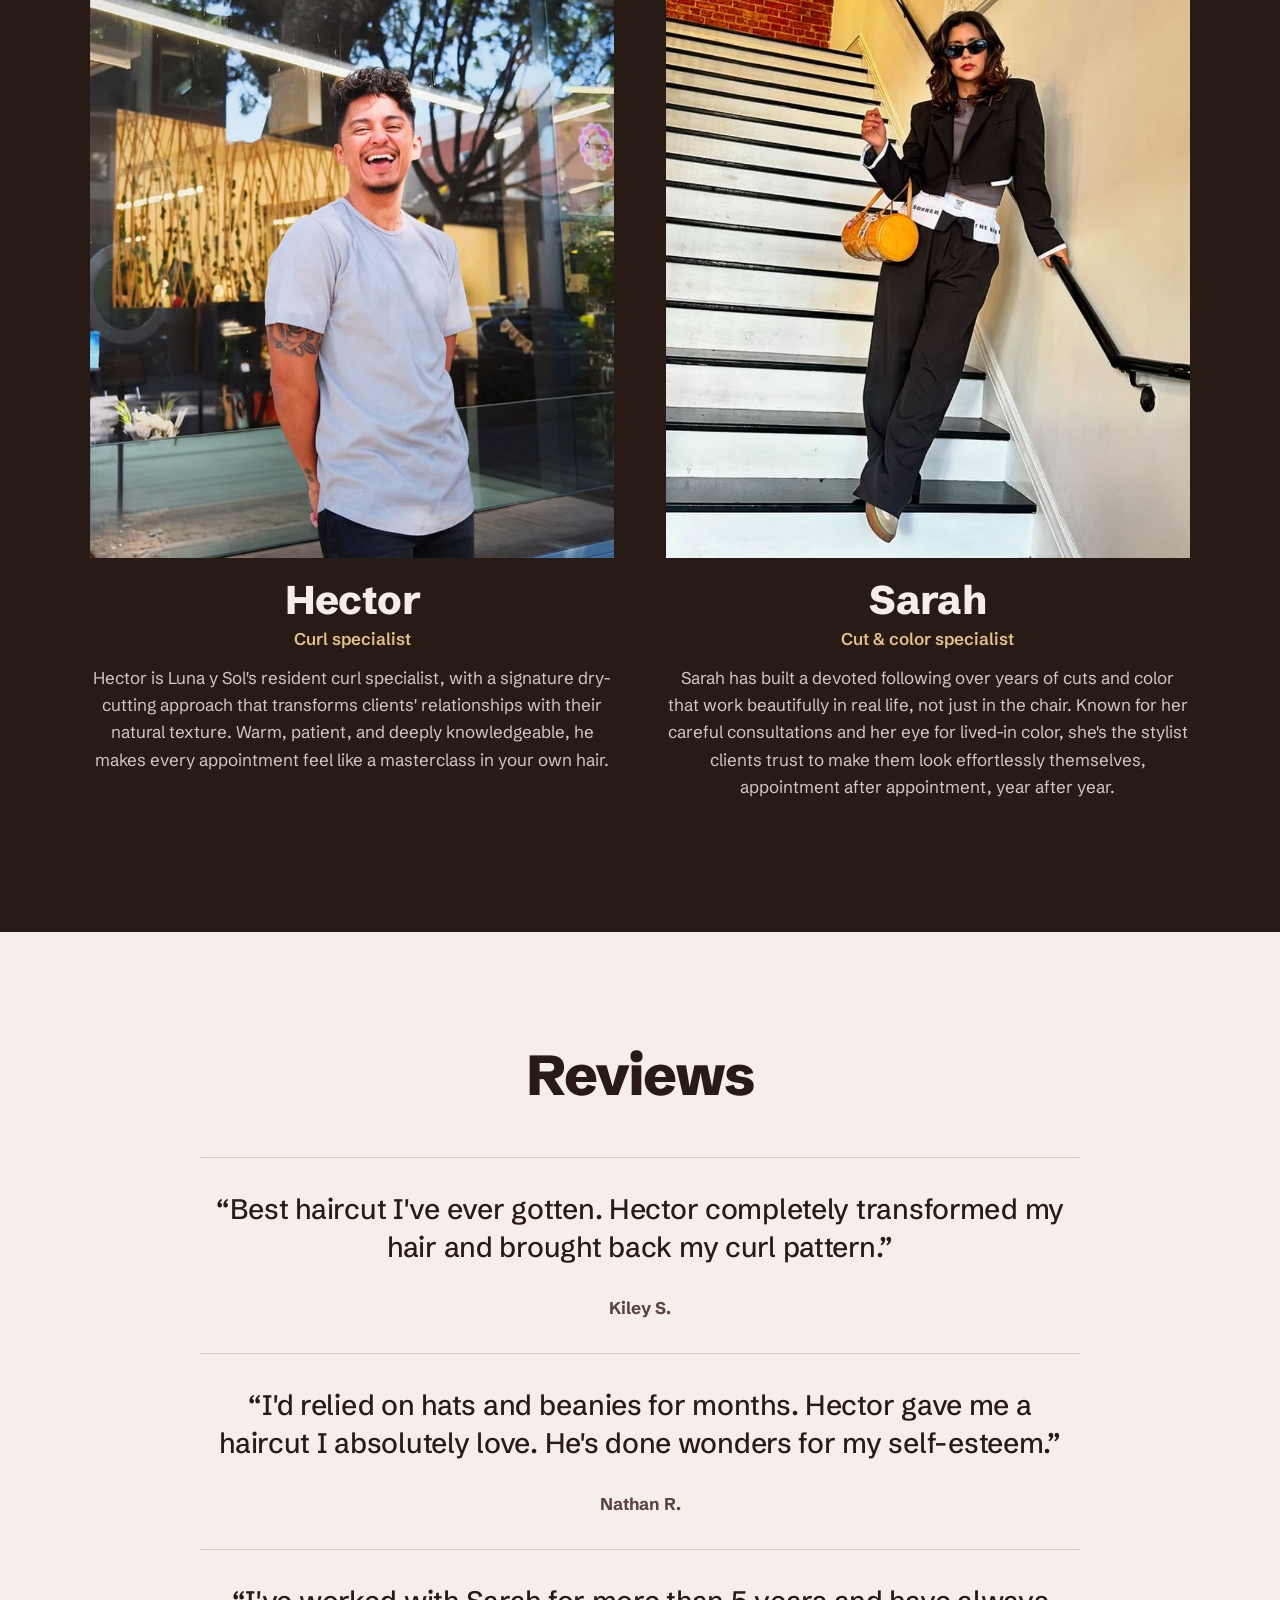
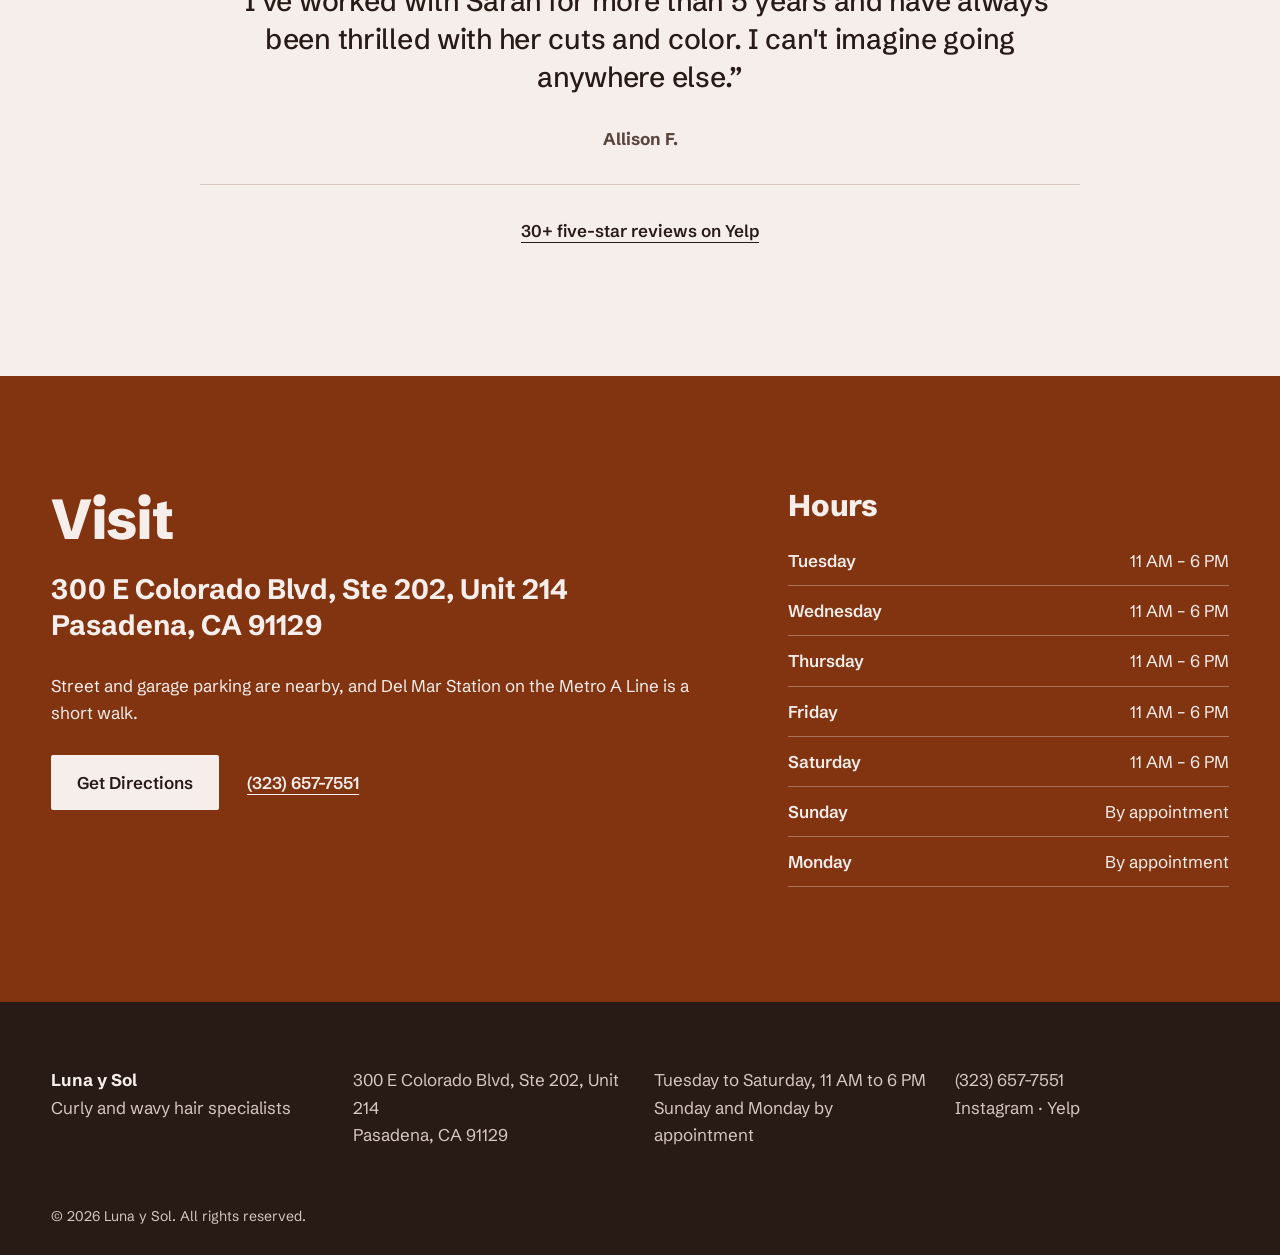
==== commit 35c47bb9: "Simplify design: verified OKLCH palette, plain titles, centered images, scroll reveal Co-Authored-By" ====
--- a/index.html
+++ b/index.html
@@ -7,20 +7,19 @@
 <meta name="description" content="Boutique hair studio in Old Pasadena. Curly and wavy cuts, lived-in color, texture services and extensions.">
 <link rel="preconnect" href="https://fonts.googleapis.com">
 <link rel="preconnect" href="https://fonts.gstatic.com" crossorigin>
-<link href="https://fonts.googleapis.com/css2?family=Newsreader:ital,opsz,wght@0,6..72,400;1,6..72,400&family=Schibsted+Grotesk:wght@400;500;600;700;800&display=swap" rel="stylesheet">
+<link href="https://fonts.googleapis.com/css2?family=Schibsted+Grotesk:wght@400;500;600;700;800&display=swap" rel="stylesheet">
 <link rel="stylesheet" href="styles.css">
-
 </head>
 <body>
 <a class="skip" href="#main">Skip to content</a>
 <header class="site-head">
-  <a class="mark" href="index.html">Luna <i>y</i> Sol</a>
+  <a class="mark" href="index.html"><span class="dot" aria-hidden="true"></span>Luna y Sol</a>
   <nav class="nav" aria-label="Main"><a href="index.html" aria-current="page">Home</a>
 <a href="services.html">Services</a>
 <a href="stylists.html">Stylists</a>
 <a href="gallery.html">Gallery</a>
 <a href="visit.html">Visit</a></nav>
-  <a class="head-book" href="visit.html#book">Book</a>
+  <a class="btn btn-sm" href="visit.html#book">Book</a>
   <details class="menu">
     <summary>Menu</summary>
     <nav aria-label="Mobile"><a href="index.html" aria-current="page">Home</a>
@@ -32,180 +31,161 @@
 </header>
 <main id="main">
 <section class="hero">
-  <div class="hero-stage">
-    <span class="w w1" aria-hidden="true">Luna <i>y</i></span>
-    <div class="sun"><img src="images/photo9.jpg" alt="Smiling client with fresh shoulder-length curls under the gold sign" fetchpriority="high"></div>
-    <span class="w w2" aria-hidden="true">Sol</span>
-  </div>
-  <div class="hero-foot">
-    <h1>Your curls, <i>celebrated</i>.</h1>
-    <p>Curly &amp; wavy hair specialists on the second floor in Old Pasadena.</p>
+  <div class="circle hero-sun" data-r><img src="images/photo9.jpg" alt="Smiling client with fresh shoulder-length curls under the gold sign" fetchpriority="high"></div>
+  <div data-r>
+    <h1>Luna y Sol</h1>
+    <p class="hero-sub">Curly and wavy hair specialists on the second floor in Old Pasadena.</p>
     <div class="actions">
-      <a class="btn" href="visit.html#book">Book a consultation</a>
-      <a class="u-link" href="services.html">Services</a>
+      <a class="btn" href="visit.html#book">Book a Consultation</a>
+      <a class="text-link" href="services.html">View Services</a>
     </div>
   </div>
 </section>
 
 <section class="intro">
-  <p class="label">Welcome to the studio</p>
-  <p class="intro-big">Luna y Sol is a small, boutique studio on Colorado Boulevard, built around curly and wavy hair. <span>Most salons shy away from texture. We specialize in it.</span></p>
-  <p class="intro-small">Sit down, exhale, and tell us about your hair. We'll take it from there.</p>
+  <div data-r>
+    <h2>Welcome</h2>
+    <p class="intro-big">Luna y Sol is a small, boutique studio on Colorado Boulevard, built around curly and wavy hair. Most salons shy away from texture. We specialize in it.</p>
+    <p>Sit down, exhale, and tell us about your hair. We'll take it from there.</p>
+  </div>
 </section>
 
-<section class="board">
-  <div class="board-head">
-    <h2>The <i>menu</i></h2>
-    <p>From dry-cut curly transformations to lived-in balayage, everything we do is tailored to your texture.</p>
+<section class="services">
+  <div class="center-head" data-r><h2>Services</h2><p>From dry-cut curly transformations to lived-in balayage, everything we do is tailored to your texture.</p></div>
+  <div class="svc-grid">
+    <article class="svc-card" id="curly" data-r>
+      <div class="circle"><img src="images/photo16.jpg" alt="Curly & Wavy Cuts example" loading="lazy"></div>
+      <h3>Curly & Wavy Cuts</h3>
+      <p class="sub">Our specialty</p>
+      <p>The cornerstone of everything we do. Using the dry-cutting method, we sculpt each cut to the unique character of your curls, maximizing spring, minimizing bulk, and giving you a shape that wears beautifully on day one and day five.</p>
+      
+      <a class="btn btn-light" href="visit.html#book">Book</a>
+    </article><article class="svc-card" id="cuts" data-r>
+      <div class="circle"><img src="images/photo15.jpg" alt="Cuts & Styling example" loading="lazy"></div>
+      <h3>Cuts & Styling</h3>
+      <p class="sub">For every texture</p>
+      <p>Precision cuts for all hair types, from blunt bobs to layered lengths. We also offer blowouts and special-occasion styling, from polished updos to soft, undone texture.</p>
+      
+      <a class="btn btn-light" href="visit.html#book">Book</a>
+    </article><article class="svc-card" id="color" data-r>
+      <div class="circle"><img src="images/photo18.jpg" alt="Color example" loading="lazy"></div>
+      <h3>Color</h3>
+      <p class="sub">Lived-in & luminous</p>
+      <p>Lived-in, sun-kissed color that moves the way you do. Balayage, highlights and gloss placed to grow out softly, without a harsh line.</p>
+      
+      <a class="btn btn-light" href="visit.html#book">Book</a>
+    </article><article class="svc-card" id="texture" data-r>
+      <div class="circle"><img src="images/photo5.jpg" alt="Texture Services example" loading="lazy"></div>
+      <h3>Texture Services</h3>
+      <p class="sub">Transform or smooth</p>
+      <p>We offer perms for clients who want waves and curls, Brazilian blowouts, and professional smoothing treatments for frizz-free, manageable hair.</p>
+      
+      <a class="btn btn-light" href="visit.html#book">Book</a>
+    </article><article class="svc-card" id="extensions" data-r>
+      <div class="circle"><img src="images/photo6.jpg" alt="Extensions example" loading="lazy"></div>
+      <h3>Extensions</h3>
+      <p class="sub">Length & volume</p>
+      <p>High-quality extension application and ongoing maintenance for added length, volume, or both.</p>
+      
+      <a class="btn btn-light" href="visit.html#book">Book</a>
+    </article>
   </div>
-  <details class="board-row" id="curly" open>
-    <summary><span class="b-name">Curly & Wavy Cuts</span><span class="b-kick">Our specialty</span></summary>
-    <div class="b-body">
-      <img src="images/photo16.jpg" alt="Curly & Wavy Cuts example" loading="lazy">
-      <div>
-        <p>The cornerstone of everything we do. Using the dry-cutting method, we sculpt each cut to the unique character of your curls, maximizing spring, minimizing bulk, and giving you a shape that wears beautifully on day one and day five.</p>
-        <ul><li>Dry cutting</li><li>Curl consultation</li><li>Styling lesson</li></ul>
-        <a class="btn light" href="visit.html#book">Book Curly & Wavy Cuts</a>
-      </div>
-    </div>
-  </details>
-<details class="board-row" id="cuts">
-    <summary><span class="b-name">Cuts & Styling</span><span class="b-kick">For every texture</span></summary>
-    <div class="b-body">
-      <img src="images/photo15.jpg" alt="Cuts & Styling example" loading="lazy">
-      <div>
-        <p>Precision cuts for all hair types, from blunt bobs to layered lengths. We also offer blowouts and special-occasion styling, from polished updos to soft, undone texture.</p>
-        <ul><li>Precision cuts</li><li>Blowouts</li><li>Updos</li><li>Special occasions</li></ul>
-        <a class="btn light" href="visit.html#book">Book Cuts & Styling</a>
-      </div>
-    </div>
-  </details>
-<details class="board-row" id="color">
-    <summary><span class="b-name">Color</span><span class="b-kick">Lived-in & luminous</span></summary>
-    <div class="b-body">
-      <img src="images/photo18.jpg" alt="Color example" loading="lazy">
-      <div>
-        <p>Lived-in, sun-kissed color that moves the way you do. Balayage, highlights and gloss placed to grow out softly, without a harsh line.</p>
-        <ul><li>Balayage</li><li>Highlights</li><li>Single process</li><li>Gloss & toner</li></ul>
-        <a class="btn light" href="visit.html#book">Book Color</a>
-      </div>
-    </div>
-  </details>
-<details class="board-row" id="texture">
-    <summary><span class="b-name">Texture Services</span><span class="b-kick">Transform or smooth</span></summary>
-    <div class="b-body">
-      <img src="images/photo5.jpg" alt="Texture Services example" loading="lazy">
-      <div>
-        <p>We offer perms for clients who want waves and curls, Brazilian blowouts, and professional smoothing treatments for frizz-free, manageable hair.</p>
-        <ul><li>Perms</li><li>Brazilian blowout</li><li>Smoothing</li></ul>
-        <a class="btn light" href="visit.html#book">Book Texture Services</a>
-      </div>
-    </div>
-  </details>
-<details class="board-row" id="extensions">
-    <summary><span class="b-name">Extensions</span><span class="b-kick">Length & volume</span></summary>
-    <div class="b-body">
-      <img src="images/photo6.jpg" alt="Extensions example" loading="lazy">
-      <div>
-        <p>High-quality extension application and ongoing maintenance for added length, volume, or both.</p>
-        <ul><li>Application</li><li>Maintenance</li><li>Texture matching</li></ul>
-        <a class="btn light" href="visit.html#book">Book Extensions</a>
-      </div>
-    </div>
-  </details>
-  <p class="board-note">No menu pricing, just work that fits your hair and your life. <a href="services.html">How pricing works</a></p>
+  <p class="center note" data-r>No menu pricing, just work that fits your hair and your life. <a href="services.html">How pricing works</a>.</p>
 </section>
 
 <section class="signature">
-  <div class="sig-sun"><img src="images/photo16.jpg" alt="Golden spiral curls under the studio sign" loading="lazy"></div>
-  <div class="sig-copy">
-    <p class="label">Signature</p>
-    <h2>Golden Goddess <i>Curls</i></h2>
+  <div class="circle sig-sun" data-r><img src="images/photo16.jpg" alt="Golden spiral curls under the studio sign" loading="lazy"></div>
+  <div class="sig-copy" data-r>
+    <h2>Golden Goddess Curls</h2>
     <p>We shape every curl dry, one at a time, so the cut follows your pattern instead of fighting it. Then we warm it up with soft, sun-kissed color that grows out without a harsh line.</p>
     <p class="result">The result: spring on day one, and still on day five.</p>
-    <ol class="steps"><li>Cut dry, curl by curl</li><li>Lived-in golden color</li></ol>
-    <a class="btn" href="visit.html#book">Book Golden Goddess Curls</a>
+    <a class="btn" href="visit.html#book">Book This Service</a>
   </div>
 </section>
 
 <section class="textures">
-  <h2>Every pattern, its own <i>cut</i></h2>
+  <div class="center-head" data-r><h2>Textures</h2><p>Every pattern gets its own cut.</p></div>
   <div class="tx-row">
-    <figure>
-      <img src="images/photo4.jpg" alt="Coily hair at Luna y Sol" loading="lazy">
-      <figcaption><b>Coily</b>Shape, volume, and definition</figcaption>
+    <figure data-r>
+      <div class="circle"><img src="images/photo4.jpg" alt="Coily hair at Luna y Sol" loading="lazy"></div>
+      <figcaption><h3>Coily</h3><p>Shape, volume, and definition</p></figcaption>
     </figure>
-<figure>
-      <img src="images/photo19.jpg" alt="Curly hair at Luna y Sol" loading="lazy">
-      <figcaption><b>Curly</b>Dry-cut to your curl pattern</figcaption>
+<figure data-r>
+      <div class="circle"><img src="images/photo19.jpg" alt="Curly hair at Luna y Sol" loading="lazy"></div>
+      <figcaption><h3>Curly</h3><p>Dry-cut to your curl pattern</p></figcaption>
     </figure>
-<figure>
-      <img src="images/photo20.jpg" alt="Wavy hair at Luna y Sol" loading="lazy">
-      <figcaption><b>Wavy</b>Less bulk, more movement</figcaption>
+<figure data-r>
+      <div class="circle"><img src="images/photo20.jpg" alt="Wavy hair at Luna y Sol" loading="lazy"></div>
+      <figcaption><h3>Wavy</h3><p>Less bulk, more movement</p></figcaption>
     </figure>
-<figure>
-      <img src="images/photo10.jpg" alt="Straight hair at Luna y Sol" loading="lazy">
-      <figcaption><b>Straight</b>Precision cuts and blowouts</figcaption>
+<figure data-r>
+      <div class="circle"><img src="images/photo10.jpg" alt="Straight hair at Luna y Sol" loading="lazy"></div>
+      <figcaption><h3>Straight</h3><p>Precision cuts and blowouts</p></figcaption>
     </figure>
   </div>
 </section>
 
 <section class="stylists-home">
-  <div class="sth-head"><h2>Hector &amp; <i>Sarah</i></h2><a class="u-link light" href="stylists.html">Full stylist profiles</a></div>
+  <div class="center-head" data-r><h2>Our Stylists</h2><p><a class="text-link light" href="stylists.html">Full stylist profiles</a></p></div>
   <div class="st-pair">
-    <article class="st-card">
+    <article class="stylist" data-r>
       <img src="images/hector-photo.jpg" alt="Hector, curl specialist" loading="lazy">
       <h3>Hector</h3>
-      <p class="label">Curl specialist</p>
-      <p>Hector is Luna y Sol's resident curl specialist, with a signature dry-cutting approach that transforms clients' relationships with their natural texture.</p>
-    </article>
-<article class="st-card">
+      <p class="sub">Curl specialist</p>
+      <p>Hector is Luna y Sol's resident curl specialist, with a signature dry-cutting approach that transforms clients' relationships with their natural texture. Warm, patient, and deeply knowledgeable, he makes every appointment feel like a masterclass in your own hair.</p>
+    </article><article class="stylist" data-r>
       <img src="images/sarah-photo.jpg" alt="Sarah, cut & color specialist" loading="lazy">
       <h3>Sarah</h3>
-      <p class="label">Cut & color specialist</p>
-      <p>Sarah has built a devoted following over years of cuts and color that work beautifully in real life, not just in the chair.</p>
+      <p class="sub">Cut & color specialist</p>
+      <p>Sarah has built a devoted following over years of cuts and color that work beautifully in real life, not just in the chair. Known for her careful consultations and her eye for lived-in color, she's the stylist clients trust to make them look effortlessly themselves, appointment after appointment, year after year.</p>
     </article>
   </div>
 </section>
 
 <section class="reviews">
-  <p class="label">Stories from the chair</p>
-  <div class="rev-stack"><blockquote><p>&ldquo;Best haircut I've ever gotten. Hector completely transformed my hair and brought back my curl pattern.&rdquo;</p><cite>Kiley S.</cite></blockquote><blockquote><p>&ldquo;I'd relied on hats and beanies for months. Hector gave me a haircut I absolutely love. He's done wonders for my self-esteem.&rdquo;</p><cite>Nathan R.</cite></blockquote><blockquote><p>&ldquo;I've worked with Sarah for more than 5 years and have always been thrilled with her cuts and color. I can't imagine going anywhere else.&rdquo;</p><cite>Allison F.</cite></blockquote></div>
-  <a class="u-link" href="https://www.yelp.com/biz/luna-y-sol-pasadena">30+ five-star reviews on Yelp</a>
+  <div class="center-head" data-r><h2>Reviews</h2></div>
+  <div class="rev-stack"><blockquote data-r><p>&ldquo;Best haircut I've ever gotten. Hector completely transformed my hair and brought back my curl pattern.&rdquo;</p><cite>Kiley S.</cite></blockquote><blockquote data-r><p>&ldquo;I'd relied on hats and beanies for months. Hector gave me a haircut I absolutely love. He's done wonders for my self-esteem.&rdquo;</p><cite>Nathan R.</cite></blockquote><blockquote data-r><p>&ldquo;I've worked with Sarah for more than 5 years and have always been thrilled with her cuts and color. I can't imagine going anywhere else.&rdquo;</p><cite>Allison F.</cite></blockquote></div>
+  <p class="center" data-r><a class="text-link" href="https://www.yelp.com/biz/luna-y-sol-pasadena">30+ five-star reviews on Yelp</a></p>
 </section>
 
 <section class="visit-home">
-  <div class="vh-block">
-    <p class="label">Visit the studio</p>
-    <h2>300 E Colorado Blvd, <i>upstairs</i></h2>
-    <p>Suite 202, Unit 214 · Pasadena, CA 91129</p>
-    <p>Street and garage parking are nearby, and Del Mar Station on the Metro A Line is a short walk.</p>
-    <div class="actions"><a class="btn light" href="https://www.google.com/maps/dir/?api=1&destination=300+E+Colorado+Blvd+Pasadena+CA">Get directions</a><a class="u-link light" href="tel:+13236577551">(323) 657-7551</a></div>
-  </div>
-  <div class="vh-hours">
-    <h3>Hours</h3>
-    <table class="hours"><tr><th scope="row">Tuesday</th><td>11 AM – 6 PM</td></tr>
+  <div class="vh-grid">
+    <div data-r>
+      <h2>Visit</h2>
+      <p class="big">300 E Colorado Blvd, Ste 202, Unit 214<br>Pasadena, CA 91129</p>
+      <p>Street and garage parking are nearby, and Del Mar Station on the Metro A Line is a short walk.</p>
+      <div class="actions left"><a class="btn btn-light" href="https://www.google.com/maps/dir/?api=1&destination=300+E+Colorado+Blvd+Pasadena+CA">Get Directions</a><a class="text-link light" href="tel:+13236577551">(323) 657-7551</a></div>
+    </div>
+    <div data-r>
+      <h3>Hours</h3>
+      <table class="hours"><tr><th scope="row">Tuesday</th><td>11 AM – 6 PM</td></tr>
 <tr><th scope="row">Wednesday</th><td>11 AM – 6 PM</td></tr>
 <tr><th scope="row">Thursday</th><td>11 AM – 6 PM</td></tr>
 <tr><th scope="row">Friday</th><td>11 AM – 6 PM</td></tr>
 <tr><th scope="row">Saturday</th><td>11 AM – 6 PM</td></tr>
 <tr><th scope="row">Sunday</th><td>By appointment</td></tr>
 <tr><th scope="row">Monday</th><td>By appointment</td></tr></table>
+    </div>
   </div>
 </section>
 </main>
 <footer class="site-foot">
-  <div class="foot-top">
-    <p class="foot-tag">See you <i>upstairs</i>.</p>
-    <a class="btn light" href="visit.html#book">Book a visit</a>
-  </div>
   <div class="foot-grid">
-    <p><b>Luna y Sol</b><br>Curly &amp; wavy hair specialists</p>
+    <p><b>Luna y Sol</b><br>Curly and wavy hair specialists</p>
     <p>300 E Colorado Blvd, Ste 202, Unit 214<br>Pasadena, CA 91129</p>
-    <p>Tue – Sat, 11 AM – 6 PM<br>Sun &amp; Mon by appointment</p>
+    <p>Tuesday to Saturday, 11 AM to 6 PM<br>Sunday and Monday by appointment</p>
     <p><a href="tel:+13236577551">(323) 657-7551</a><br><a href="https://www.instagram.com/lunaysol_curllab/">Instagram</a> · <a href="https://www.yelp.com/biz/luna-y-sol-pasadena">Yelp</a></p>
   </div>
   <p class="copy">&copy; 2026 Luna y Sol. All rights reserved.</p>
 </footer>
+<script>
+(function(){
+  var d=document.documentElement;
+  if(!('IntersectionObserver' in window)||matchMedia('(prefers-reduced-motion: reduce)').matches||/static/.test(location.search))return;
+  d.classList.add('rv');
+  var io=new IntersectionObserver(function(es){es.forEach(function(e){if(e.isIntersecting){e.target.classList.add('in');io.unobserve(e.target);}});},{rootMargin:'0px 0px -6% 0px',threshold:0.06});
+  document.querySelectorAll('[data-r]').forEach(function(el){io.observe(el);});
+})();
+</script>
 </body>
 </html>
--- a/styles.css
+++ b/styles.css
@@ -1,231 +1,168 @@
-
 :root{
-  --clay:#A84B2F; --clay-2:#8C3B23; --sun:#E3A44A;
-  --blush:#F6E9E3; --blush-2:#EFDCD3; --pampas:#C9AE8A;
-  --brass:#B08D57; --brass-deep:#7A5C30;
-  --espresso:#3A2A22; --espresso-2:#2E211B; --muted:#6A5448;
-  --sans:"Schibsted Grotesk", system-ui, sans-serif; --serif:"Newsreader", Georgia, serif;
-  --pad:clamp(16px,4vw,60px);
+  --paper:#F6EEEB;
+  --paper-2:#EDE0DB;
+  --line:#D7C7C1;
+  --muted:#58443C;
+  --ink:#281A15;
+  --primary:#9E441D;
+  --primary-2:#823411;
+  --on-primary-soft:#E7D3CB;
+  --brass:#CCA363;
+  --brass-text:#735520;
+  --brass-light:#E3C290;
+  --sans:"Schibsted Grotesk", system-ui, sans-serif;
+  --pad:clamp(16px,4vw,60px); --sec:clamp(72px,9vw,128px);
 }
 *{box-sizing:border-box}
 html{scroll-behavior:smooth}
-body{margin:0;background:var(--blush);color:var(--espresso);font:400 17px/1.6 var(--sans);-webkit-font-smoothing:antialiased}
-img{display:block;max-width:100%}
+body{margin:0;background:var(--paper);color:var(--ink);font:400 17px/1.6 var(--sans);-webkit-font-smoothing:antialiased}
+img{display:block;max-width:100%;object-fit:cover;object-position:center}
+figure{margin:0}
 a{color:inherit}
-h1,h2,h3{font-family:var(--sans);font-weight:800;letter-spacing:-.035em;line-height:.98;margin:0}
-i{font-family:var(--serif);font-weight:400;font-style:italic;letter-spacing:-.01em}
+h1,h2,h3{font-family:var(--sans);font-weight:800;font-style:normal;letter-spacing:-.025em;line-height:1.02;margin:0}
+h1{font-size:clamp(56px,9vw,128px)}
+h2{font-size:clamp(36px,4.4vw,60px)}
+h3{font-size:26px;letter-spacing:-.015em}
 p{margin:0 0 1em}
-.label{font:600 13px/1.4 var(--sans);letter-spacing:.12em;text-transform:uppercase;color:var(--clay);margin:0 0 18px}
-.skip{position:absolute;left:-999px}.skip:focus{left:16px;top:16px;background:#fff;padding:8px 12px;z-index:9}
-:focus-visible{outline:2px solid var(--clay);outline-offset:3px}
-.btn{display:inline-block;background:var(--clay);color:var(--blush);padding:15px 28px;border-radius:2px;text-decoration:none;font-weight:600;font-size:15px;transition:background .2s}
-.btn:hover{background:var(--clay-2)}
-.btn.light{background:var(--blush);color:var(--espresso)}
-.btn.light:hover{background:#fff}
-.u-link{font-weight:600;font-size:15px;text-decoration:underline;text-underline-offset:5px;text-decoration-thickness:1px}
-.u-link.light{color:var(--blush)}
-.actions{display:flex;flex-wrap:wrap;align-items:center;gap:20px 28px;margin-top:28px}
-.actions.center{justify-content:center}
+.center{text-align:center}
+.sub{font-weight:600;margin:4px 0 12px}
+.skip{position:absolute;left:-999px}.skip:focus{left:16px;top:16px;background:var(--paper);padding:8px 12px;z-index:9}
+:focus-visible{outline:2px solid var(--primary-2);outline-offset:3px}
+.btn{display:inline-block;background:var(--primary-2);color:var(--paper);padding:14px 26px;border-radius:2px;text-decoration:none;font-weight:600;transition:background .2s}
+.btn:hover{background:var(--ink)}
+.btn-sm{padding:10px 20px;font-size:15px}
+.btn-light{background:var(--paper);color:var(--ink)}
+.btn-light:hover{background:var(--paper-2)}
+.text-link{font-weight:600;text-underline-offset:5px}
+.text-link.light{color:var(--paper)}
+.actions{display:flex;flex-wrap:wrap;justify-content:center;align-items:center;gap:18px 28px;margin-top:28px}
+.actions.left{justify-content:flex-start}
+.center-head{text-align:center;max-width:720px;margin:0 auto 52px}
+.center-head h2{margin-bottom:14px}
+.center-head p{margin:0}
+.circle{aspect-ratio:1;border-radius:50%;overflow:hidden;background:var(--primary);margin:0 auto}
+.circle img{width:100%;height:100%}
 
 /* header */
-.site-head{display:flex;align-items:center;gap:36px;padding:18px var(--pad);background:var(--blush);position:sticky;top:0;z-index:20;border-bottom:1px solid var(--blush-2)}
-.mark{font:800 24px/1 var(--sans);letter-spacing:-.03em;text-decoration:none;margin-right:auto}
-.mark i{color:var(--clay)}
-.nav{display:flex;gap:28px;font-weight:500;font-size:15px}
-.nav a{text-decoration:none}
-.nav a:hover,.nav a[aria-current]{color:var(--clay)}
-.nav a[aria-current]{text-decoration:underline;text-underline-offset:6px}
-.head-book{background:var(--espresso);color:var(--blush);padding:10px 22px;text-decoration:none;font-weight:600;font-size:15px;border-radius:2px}
-.head-book:hover{background:var(--clay)}
+.site-head{display:flex;align-items:center;gap:32px;padding:16px var(--pad);background:var(--paper);position:sticky;top:0;z-index:20;border-bottom:1px solid var(--line)}
+.mark{display:flex;align-items:center;gap:10px;font:800 23px/1 var(--sans);letter-spacing:-.03em;text-decoration:none;margin-right:auto}
+.dot{width:14px;height:14px;border-radius:50%;background:var(--primary)}
+.nav{display:flex;gap:26px;font-weight:500}
+.nav a{text-decoration:none;padding:4px 0;border-bottom:2px solid transparent}
+.nav a:hover,.nav a[aria-current]{border-color:var(--primary)}
 .menu{display:none;position:relative}
-.menu summary{list-style:none;cursor:pointer;font-weight:700;font-size:15px}
+.menu summary{list-style:none;cursor:pointer;font-weight:700}
 .menu summary::-webkit-details-marker{display:none}
-.menu nav{position:absolute;right:0;top:40px;background:var(--espresso);color:var(--blush);display:flex;flex-direction:column;min-width:220px;padding:10px 0}
-.menu nav a{padding:12px 22px;text-decoration:none}
+.menu nav{position:absolute;right:0;top:38px;background:var(--ink);color:var(--paper);display:flex;flex-direction:column;min-width:220px;padding:8px 0}
+.menu nav a{padding:12px 20px;text-decoration:none}
 
 /* hero */
-.hero{padding:clamp(32px,5vw,72px) var(--pad) clamp(56px,7vw,96px);overflow:hidden}
-.hero-stage{display:grid;grid-template-columns:1fr auto 1fr;align-items:center;gap:clamp(12px,2vw,32px)}
-.w{font:800 clamp(64px,13vw,220px)/.8 var(--sans);letter-spacing:-.06em}
-.w1{text-align:right}
-.w2{color:var(--clay)}
-.w1 i{font-family:var(--serif);font-weight:400;color:var(--clay);font-size:.62em;letter-spacing:0}
-.sun{width:clamp(240px,34vw,520px);aspect-ratio:1;border-radius:50%;overflow:hidden;background:var(--sun)}
-.sun img{width:100%;height:100%;object-fit:cover;object-position:center 40%}
-.hero-foot{display:grid;grid-template-columns:auto 1fr auto;gap:20px 48px;align-items:end;margin-top:clamp(40px,5vw,72px);padding-top:24px;border-top:2px solid var(--espresso)}
-.hero-foot h1{font-size:clamp(34px,3.6vw,56px)}
-.hero-foot h1 i{color:var(--clay)}
-.hero-foot p{margin:0;max-width:22em;color:var(--muted)}
-.hero-foot .actions{margin:0}
+.hero{text-align:center;padding:clamp(48px,6vw,88px) var(--pad) var(--sec)}
+.hero-sun{width:clamp(260px,34vw,460px);margin-bottom:clamp(32px,4vw,52px)}
+.hero-sub{font-size:20px;max-width:28em;margin:18px auto 0}
 
-/* intro */
-.intro{padding:clamp(64px,9vw,140px) var(--pad);background:var(--blush-2)}
-.intro-big{font:700 clamp(30px,3.9vw,60px)/1.08 var(--sans);letter-spacing:-.03em;max-width:20em}
-.intro-big span{color:var(--clay)}
-.intro-small{font:400 clamp(20px,1.8vw,26px)/1.4 var(--serif);margin:32px 0 0 auto;max-width:24em}
+/* intro / welcome band */
+.intro{background:var(--paper-2);padding:var(--sec) var(--pad);text-align:center}
+.intro>div{max-width:900px;margin:0 auto}
+.intro h2{margin-bottom:24px}
+.intro-big{font:600 clamp(22px,2.4vw,32px)/1.35 var(--sans);letter-spacing:-.015em}
+.intro p:last-child{margin-bottom:0}
+#book{scroll-margin-top:80px}
 
-/* menu board */
-.board{background:var(--clay);color:var(--blush);padding:clamp(64px,9vw,130px) var(--pad)}
-.board-head{display:flex;justify-content:space-between;align-items:end;gap:20px 60px;flex-wrap:wrap;margin-bottom:40px}
-.board-head h2{font-size:clamp(56px,8vw,128px)}
-.board-head p{max-width:28em;margin:0}
-.board-row{border-top:1px solid rgba(246,233,227,.4)}
-.board-row:last-of-type{border-bottom:1px solid rgba(246,233,227,.4)}
-.board-row summary{list-style:none;cursor:pointer;display:flex;justify-content:space-between;align-items:baseline;gap:20px;padding:22px 0}
-.board-row summary::-webkit-details-marker{display:none}
-.b-name{font:800 clamp(34px,5.2vw,84px)/1 var(--sans);letter-spacing:-.045em;transition:transform .25s}
-.board-row summary:hover .b-name{transform:translateX(12px)}
-.b-kick{font-family:var(--serif);font-size:clamp(18px,1.6vw,24px);white-space:nowrap;position:relative;padding-right:34px}
-.b-kick::after{content:"+";position:absolute;right:0;top:-2px;font:400 26px var(--sans)}
-.board-row[open] .b-kick::after{content:"–"}
-.b-body{display:grid;grid-template-columns:220px 1fr;gap:clamp(20px,4vw,56px);padding:4px 0 40px;align-items:start}
-.b-body img{aspect-ratio:3/4;object-fit:cover;width:100%;border-radius:999px 999px 0 0}
-.b-body p{font-size:19px;max-width:36em}
-.b-body ul{list-style:none;padding:0;margin:0 0 28px;display:flex;flex-wrap:wrap;gap:10px 26px;font-weight:600}
-.board-note{margin:36px 0 0}.board-note a{font-weight:600}
-.board.full{padding-top:clamp(40px,5vw,64px)}
+/* services */
+.services{background:var(--primary-2);color:var(--paper);padding:var(--sec) var(--pad)}
+.svc-grid{display:flex;flex-wrap:wrap;justify-content:center;gap:56px 40px;max-width:1240px;margin:0 auto}
+.svc-card{flex:0 1 340px;text-align:center;scroll-margin-top:100px;display:flex;flex-direction:column;align-items:center}
+.svc-card .circle{flex:none}
+.svc-card .btn{margin-top:auto}
+.svc-card .circle{width:200px;margin-bottom:22px;background:var(--primary)}
+.items{font-weight:600}
+.services .note{margin:56px auto 0;max-width:40em}
+.services a:not(.btn){font-weight:600;text-underline-offset:4px}
 
 /* signature */
-.signature{display:grid;grid-template-columns:1fr 1fr;align-items:center;gap:clamp(32px,6vw,100px);padding:clamp(72px,10vw,150px) var(--pad) clamp(72px,10vw,150px) 0;overflow:hidden}
-.sig-sun{aspect-ratio:1;border-radius:0 50% 50% 0;overflow:hidden;background:var(--sun)}
-.sig-sun img{width:100%;height:100%;object-fit:cover;object-position:center 30%}
-.sig-copy h2{font-size:clamp(48px,6vw,96px);margin-bottom:28px}
-.sig-copy h2 i{color:var(--clay)}
-.sig-copy .result{font:400 26px/1.3 var(--serif);color:var(--clay);margin:24px 0}
-.steps{list-style:none;counter-reset:s;padding:0;margin:0 0 32px}
-.steps li{counter-increment:s;padding:12px 0;border-top:1px solid var(--pampas);font-weight:600}
-.steps li::before{content:counter(s,decimal-leading-zero);color:var(--clay);margin-right:18px;font-weight:500}
+.signature{display:grid;grid-template-columns:1fr 1fr;gap:clamp(32px,6vw,96px);align-items:center;max-width:1240px;margin:0 auto;padding:var(--sec) var(--pad)}
+.sig-sun{width:min(100%,520px)}
+.sig-copy h2{margin-bottom:24px}
+.sig-copy .result{font-weight:700;font-size:22px;margin:22px 0 28px}
 
 /* textures */
-.textures{padding:0 var(--pad) clamp(72px,10vw,150px);text-align:center}
-.textures h2{font-size:clamp(40px,5.4vw,84px);margin-bottom:56px}
-.textures h2 i{color:var(--clay)}
-.tx-row{display:grid;grid-template-columns:repeat(4,1fr);gap:clamp(16px,3vw,44px)}
-.tx-row figure{margin:0}
-.tx-row img{aspect-ratio:1;border-radius:50%;object-fit:cover;width:100%;transition:transform .35s}
-.tx-row figure:hover img{transform:scale(1.03)}
-.tx-row figcaption{padding-top:18px;color:var(--muted);font-size:15px}
-.tx-row b{display:block;font:800 30px/1.1 var(--sans);letter-spacing:-.03em;color:var(--espresso);margin-bottom:4px}
+.textures{padding:0 var(--pad) var(--sec)}
+.tx-row{display:grid;grid-template-columns:repeat(4,1fr);gap:clamp(16px,3vw,44px);max-width:1240px;margin:0 auto;text-align:center}
+.tx-row figcaption{padding-top:18px}
+.tx-row p{color:var(--muted);margin:4px 0 0}
 
-/* stylists home */
-.stylists-home{background:var(--espresso);color:var(--blush-2);padding:clamp(72px,10vw,140px) var(--pad)}
-.sth-head{display:flex;justify-content:space-between;align-items:end;flex-wrap:wrap;gap:20px;margin-bottom:56px}
-.sth-head h2{font-size:clamp(48px,7vw,112px);color:var(--blush)}
-.sth-head i{color:var(--sun)}
-.st-pair{display:grid;grid-template-columns:1fr 1fr;gap:clamp(24px,4vw,64px)}
-.st-card:nth-child(2){margin-top:110px}
-.st-card img{aspect-ratio:4/5;object-fit:cover;object-position:center 25%;width:100%;margin-bottom:22px}
-.st-card h3{font-size:48px;color:var(--blush)}
-.st-card .label{color:var(--sun);margin:8px 0 14px}
-.st-card p:last-child{max-width:30em}
+/* stylists */
+.stylists-home{background:var(--ink);color:var(--line);padding:var(--sec) var(--pad)}
+.stylists-home h2,.stylists-home h3{color:var(--paper)}
+.st-pair{display:grid;grid-template-columns:1fr 1fr;gap:clamp(28px,4vw,64px);max-width:1100px;margin:0 auto}
+.stylist{text-align:center}
+.stylist img{width:100%;aspect-ratio:4/5;margin-bottom:22px}
+.stylist h3{font-size:40px}
+.stylist .sub{color:var(--brass-light)}
+.st-book{margin:56px 0 0}
 
 /* reviews */
-.reviews{padding:clamp(72px,10vw,140px) var(--pad);text-align:center}
-.rev-stack{max-width:960px;margin:0 auto 36px}
-.rev-stack blockquote{margin:0;padding:36px 0}
-.rev-stack blockquote+blockquote{border-top:1px solid var(--pampas)}
-.rev-stack p{font:400 clamp(24px,2.6vw,38px)/1.25 var(--serif)}
-cite{font-style:normal;font-weight:700;font-size:14px;letter-spacing:.12em;text-transform:uppercase;color:var(--clay)}
+.reviews{padding:var(--sec) var(--pad)}
+.rev-stack{max-width:880px;margin:0 auto 32px}
+.rev-stack blockquote{margin:0;padding:32px 0;text-align:center;border-top:1px solid var(--line)}
+.rev-stack blockquote:last-child{border-bottom:1px solid var(--line)}
+.rev-stack p{font:500 clamp(21px,2.2vw,30px)/1.35 var(--sans);letter-spacing:-.01em}
+cite{font-style:normal;font-weight:700;color:var(--muted)}
 
-/* visit home */
-.visit-home{display:grid;grid-template-columns:3fr 2fr;background:var(--clay);color:var(--blush)}
-.vh-block{padding:clamp(64px,9vw,130px) var(--pad)}
-.vh-block .label{color:var(--blush-2)}
-.vh-block h2{font-size:clamp(44px,5.6vw,90px);margin-bottom:28px}
-.vh-hours{background:var(--clay-2);padding:clamp(64px,9vw,130px) var(--pad)}
-.vh-hours h3{font-size:32px;margin-bottom:20px}
+/* visit */
+.visit-home{background:var(--primary-2);color:var(--paper);padding:var(--sec) var(--pad)}
+.vh-grid{display:grid;grid-template-columns:3fr 2fr;gap:clamp(32px,6vw,96px);max-width:1240px;margin:0 auto}
+.visit-home h2{margin-bottom:22px}
+.visit-home h3{font-size:30px;margin-bottom:14px}
+.big{font-size:clamp(22px,2.2vw,30px);font-weight:700;line-height:1.3}
 .hours{width:100%;border-collapse:collapse}
-.hours th,.hours td{text-align:left;font-weight:500;padding:11px 0;border-bottom:1px solid rgba(246,233,227,.3)}
+.hours th,.hours td{text-align:left;font-weight:600;padding:11px 0;border-bottom:1px solid rgba(255,255,255,.3)}
 .hours td{text-align:right;font-weight:400}
-.hours.dark th,.hours.dark td{border-color:var(--pampas)}
 
 /* footer */
-.site-foot{background:var(--espresso-2);color:var(--blush-2);padding:clamp(56px,7vw,100px) var(--pad) 30px}
-.foot-top{display:flex;justify-content:space-between;align-items:center;flex-wrap:wrap;gap:24px;padding-bottom:48px;border-bottom:1px solid #4a382e}
-.foot-tag{font:800 clamp(40px,6vw,92px)/1 var(--sans);letter-spacing:-.04em;margin:0;color:var(--blush)}
-.foot-tag i{color:var(--sun)}
-.foot-grid{display:grid;grid-template-columns:repeat(4,1fr);gap:28px;padding-top:40px;font-size:15px}
-.foot-grid b{color:var(--blush)}
-.foot-grid a{text-decoration:none}.foot-grid a:hover{color:var(--sun)}
-.copy{font-size:13px;color:#9b8578;margin:40px 0 0}
+.site-foot{background:var(--ink);color:var(--line);padding:64px var(--pad) 28px}
+.foot-grid{display:grid;grid-template-columns:repeat(4,1fr);gap:28px;max-width:1240px;margin:0 auto}
+.foot-grid b{color:var(--paper)}
+.site-foot a{text-decoration:none}.site-foot a:hover{text-decoration:underline}
+.copy{font-size:14px;max-width:1240px;margin:40px auto 0}
 
-/* page head */
-.page-head{display:grid;grid-template-columns:1fr auto;gap:40px;align-items:center;padding:clamp(48px,7vw,100px) var(--pad)}
-.page-head h1{font-size:clamp(56px,9vw,150px)}
-.page-head h1 i{color:var(--clay)}
-.lede{max-width:30em;margin-top:24px;font-size:19px;color:var(--muted)}
-.ph-sun{width:clamp(180px,26vw,380px);aspect-ratio:1;border-radius:50%;object-fit:cover}
-
-/* services page */
-.pricing{padding:clamp(64px,9vw,130px) var(--pad);max-width:1000px}
-.pricing h2{font-size:clamp(40px,5vw,72px);margin-bottom:24px}
-.pricing h2 i{color:var(--clay)}
-.pricing p{font-size:20px;color:var(--muted)}
-
-/* stylists page */
-.st-list{padding:0 var(--pad)}
-.st-full{display:grid;grid-template-columns:5fr 7fr;gap:clamp(28px,5vw,90px);align-items:center;padding:clamp(48px,7vw,100px) 0;border-top:2px solid var(--espresso)}
-.st-sun{aspect-ratio:4/5;border-radius:999px 999px 0 0;overflow:hidden}
-.st-sun img{width:100%;height:100%;object-fit:cover;object-position:center 25%}
-.st-full h2{font-size:clamp(64px,9vw,150px);margin-bottom:24px}
-.st-bio{font:400 clamp(21px,1.9vw,28px)/1.45 var(--serif)}
-.st-full .btn{margin-top:14px}
-
-/* gallery */
-.gal{display:grid;grid-template-columns:repeat(4,1fr);gap:clamp(10px,1.4vw,20px);padding:0 var(--pad)}
-.gal figure{margin:0}
-.gal img{width:100%;aspect-ratio:4/5;object-fit:cover}
-.gal figure:nth-child(5n+3) img{border-radius:999px 999px 0 0}
-.gal-more{text-align:center;padding:56px var(--pad) 110px;font:400 28px var(--serif)}
-.gal-more a{color:var(--clay)}
-
-/* visit page */
-.visit-page{display:grid;grid-template-columns:3fr 2fr;gap:clamp(32px,6vw,100px);padding:0 var(--pad) clamp(56px,8vw,110px)}
-.vp-col h2{font-size:32px;margin-bottom:22px}
-.vp-big{font:700 clamp(26px,2.6vw,38px)/1.2 var(--sans);letter-spacing:-.02em}
-.expect{background:var(--blush-2);padding:clamp(56px,8vw,110px) var(--pad)}
-.expect h2{font-size:clamp(40px,5vw,72px);margin-bottom:36px}
-.expect h2 i{color:var(--clay)}
-.expect ul{list-style:none;padding:0;margin:0;display:grid;grid-template-columns:repeat(5,1fr);gap:0 28px}
-.expect li{padding:16px 0;border-top:1px solid var(--pampas);font-weight:500}
-.book{background:var(--clay);color:var(--blush);text-align:center;padding:clamp(72px,10vw,150px) var(--pad);scroll-margin-top:70px}
-.book h2{font-size:clamp(48px,7vw,112px);margin-bottom:28px}
-.book h2 i{color:var(--espresso)}
-.book p{max-width:34em;margin:0 auto;font-size:19px}
+/* subpages */
+.page-head{text-align:center;padding:clamp(48px,6vw,88px) var(--pad) clamp(56px,7vw,96px);max-width:900px;margin:0 auto}
+.circle.sm{width:160px;margin-bottom:28px}
+.page-head p{font-size:19px;margin:18px auto 0;max-width:34em;color:var(--muted)}
+.gal{display:grid;grid-template-columns:repeat(4,1fr);gap:16px;padding:0 var(--pad);max-width:1320px;margin:0 auto}
+.gal img{width:100%;aspect-ratio:1}
+.gal-more{padding:48px var(--pad) var(--sec);font-size:19px}
+.gal-more a{font-weight:600}
+.amen-sec{padding:var(--sec) var(--pad)}
+.amen{list-style:none;padding:0;margin:0 auto;max-width:1000px;display:grid;grid-template-columns:repeat(2,1fr);gap:0 40px}
+.amen li{padding:14px 0;border-top:1px solid var(--line);font-weight:500;text-align:center}
 
 @media (max-width:1000px){
-  .nav,.head-book{display:none}
+  .nav,.site-head>.btn{display:none}
   .menu{display:block}
-  .hero-foot{grid-template-columns:1fr}
-  .signature{grid-template-columns:1fr;padding-right:var(--pad)}
-  .sig-sun{width:88%}
-  .sig-copy{padding-left:var(--pad)}
+  .signature,.vh-grid{grid-template-columns:1fr}
+  .sig-copy{text-align:center}
   .tx-row{grid-template-columns:1fr 1fr;row-gap:40px}
-  .visit-home{grid-template-columns:1fr}
   .foot-grid{grid-template-columns:1fr 1fr}
-  .st-full,.visit-page{grid-template-columns:1fr}
-  .st-sun{max-width:440px}
   .gal{grid-template-columns:repeat(3,1fr)}
-  .expect ul{grid-template-columns:repeat(2,1fr)}
 }
-@media (max-width:640px){
+@media (max-width:680px){
   body{font-size:16px}
-  .hero-stage{grid-template-columns:1fr;justify-items:center;gap:0}
-  .w{font-size:clamp(84px,27vw,150px)}
-  .w1{text-align:center;margin-bottom:-.12em;position:relative;z-index:1}
-  .w2{margin-top:-.12em;position:relative;z-index:1}
-  .sun{width:78vw}
-  .board-row summary{flex-direction:column;gap:6px}
-  .b-kick{padding-right:0}
-  .b-kick::after{display:none}
-  .b-body{grid-template-columns:1fr}
-  .b-body img{max-width:240px}
-  .st-pair{grid-template-columns:1fr}
-  .st-card:nth-child(2){margin-top:20px}
-  .foot-grid{grid-template-columns:1fr}
-  .page-head{grid-template-columns:1fr}
-  .ph-sun{width:160px;order:-1}
-  .gal{grid-template-columns:1fr 1fr}
-  .expect ul{grid-template-columns:1fr}
+  .st-pair,.amen,.foot-grid{grid-template-columns:1fr}
+  .stylist img{max-width:420px;margin-left:auto;margin-right:auto}
+  .gal{grid-template-columns:1fr 1fr;gap:10px}
+  .tx-row h3{font-size:22px}
 }
-@media (prefers-reduced-motion:reduce){*{transition:none!important;scroll-behavior:auto!important}}
+@media (prefers-reduced-motion:reduce){html{scroll-behavior:auto}*{transition:none!important}}
+
+/* scroll reveal */
+.rv [data-r]{opacity:0;transform:translateY(22px);transition:opacity .8s cubic-bezier(.2,.65,.25,1),transform .8s cubic-bezier(.2,.65,.25,1)}
+.rv [data-r] img{transform:scale(1.035);transition:transform 1.4s cubic-bezier(.2,.65,.25,1)}
+.rv [data-r].in{opacity:1;transform:none}
+.rv [data-r].in img{transform:none}
+.rv [data-r]:nth-child(2){transition-delay:.08s}
+.rv [data-r]:nth-child(3){transition-delay:.16s}
+.rv [data-r]:nth-child(4){transition-delay:.24s}
+@media (prefers-reduced-motion:reduce){.rv [data-r],.rv [data-r] img{opacity:1;transform:none;transition:none}}
